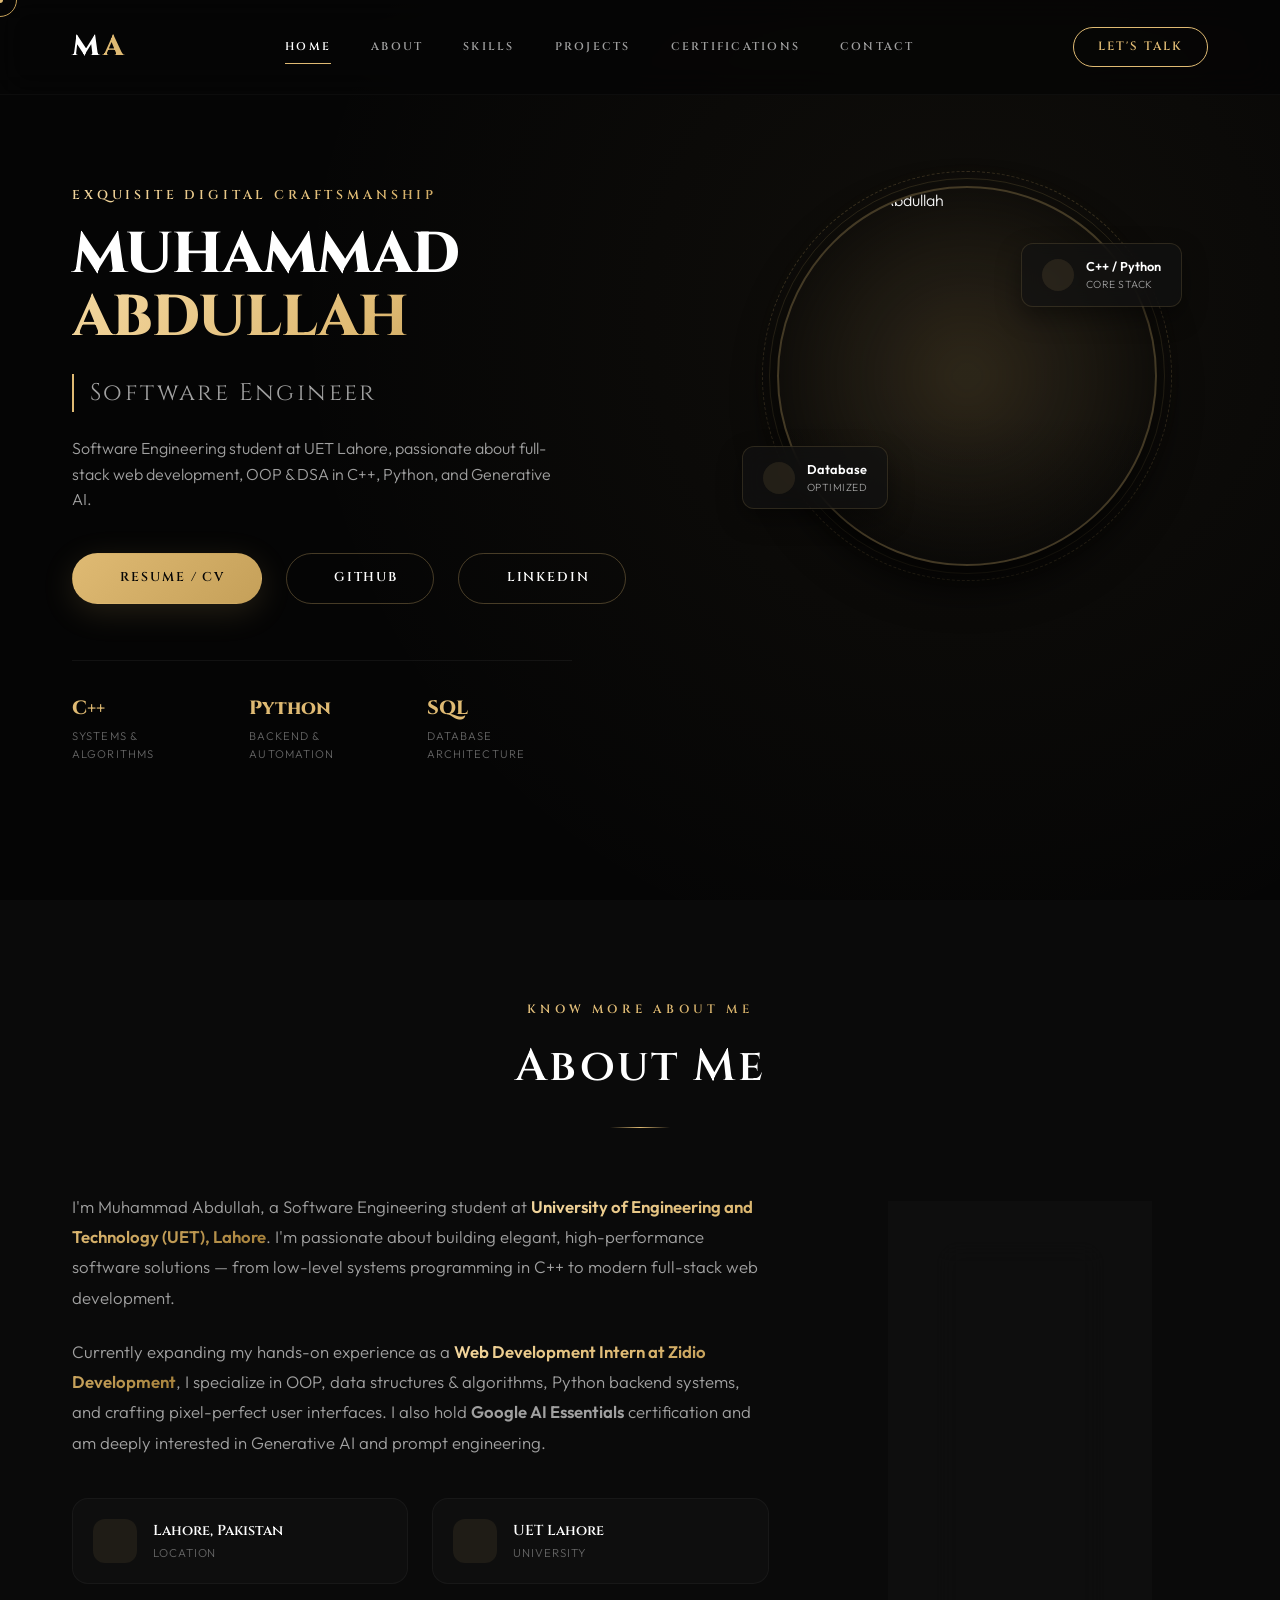
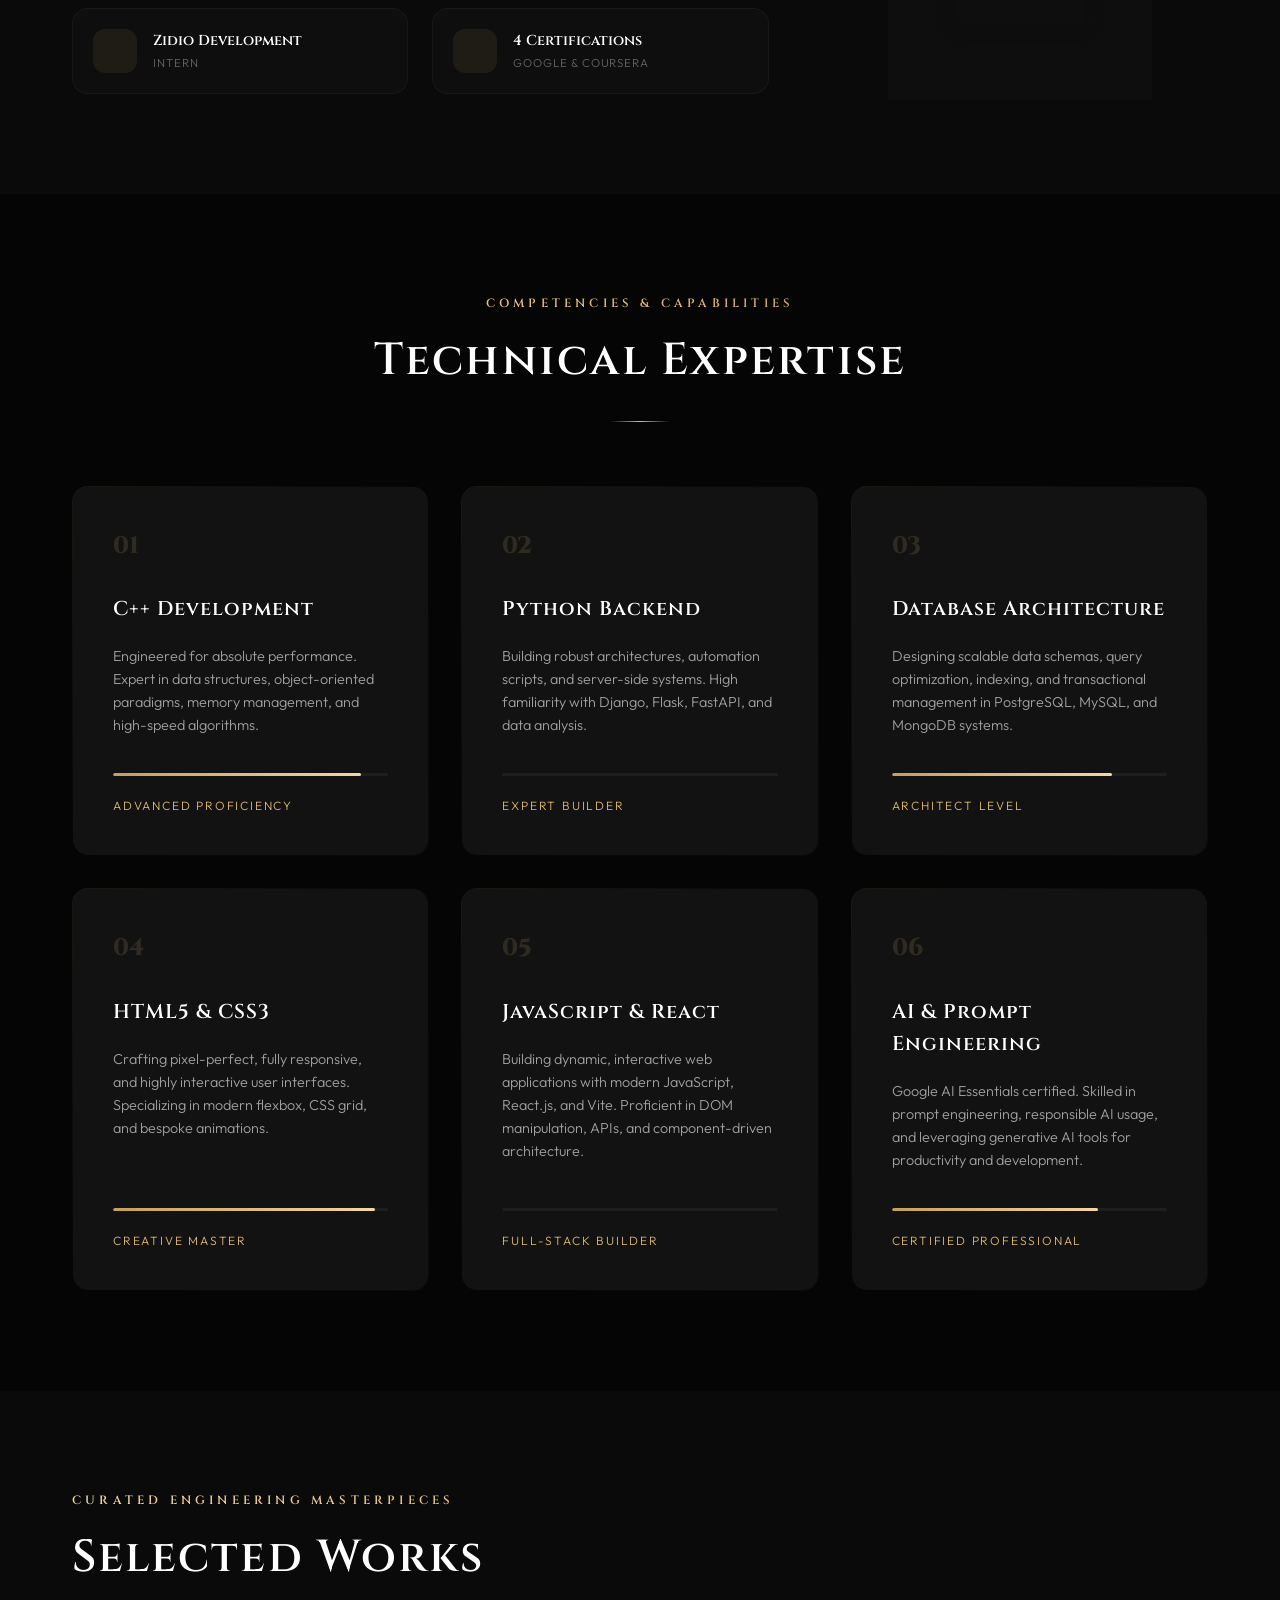
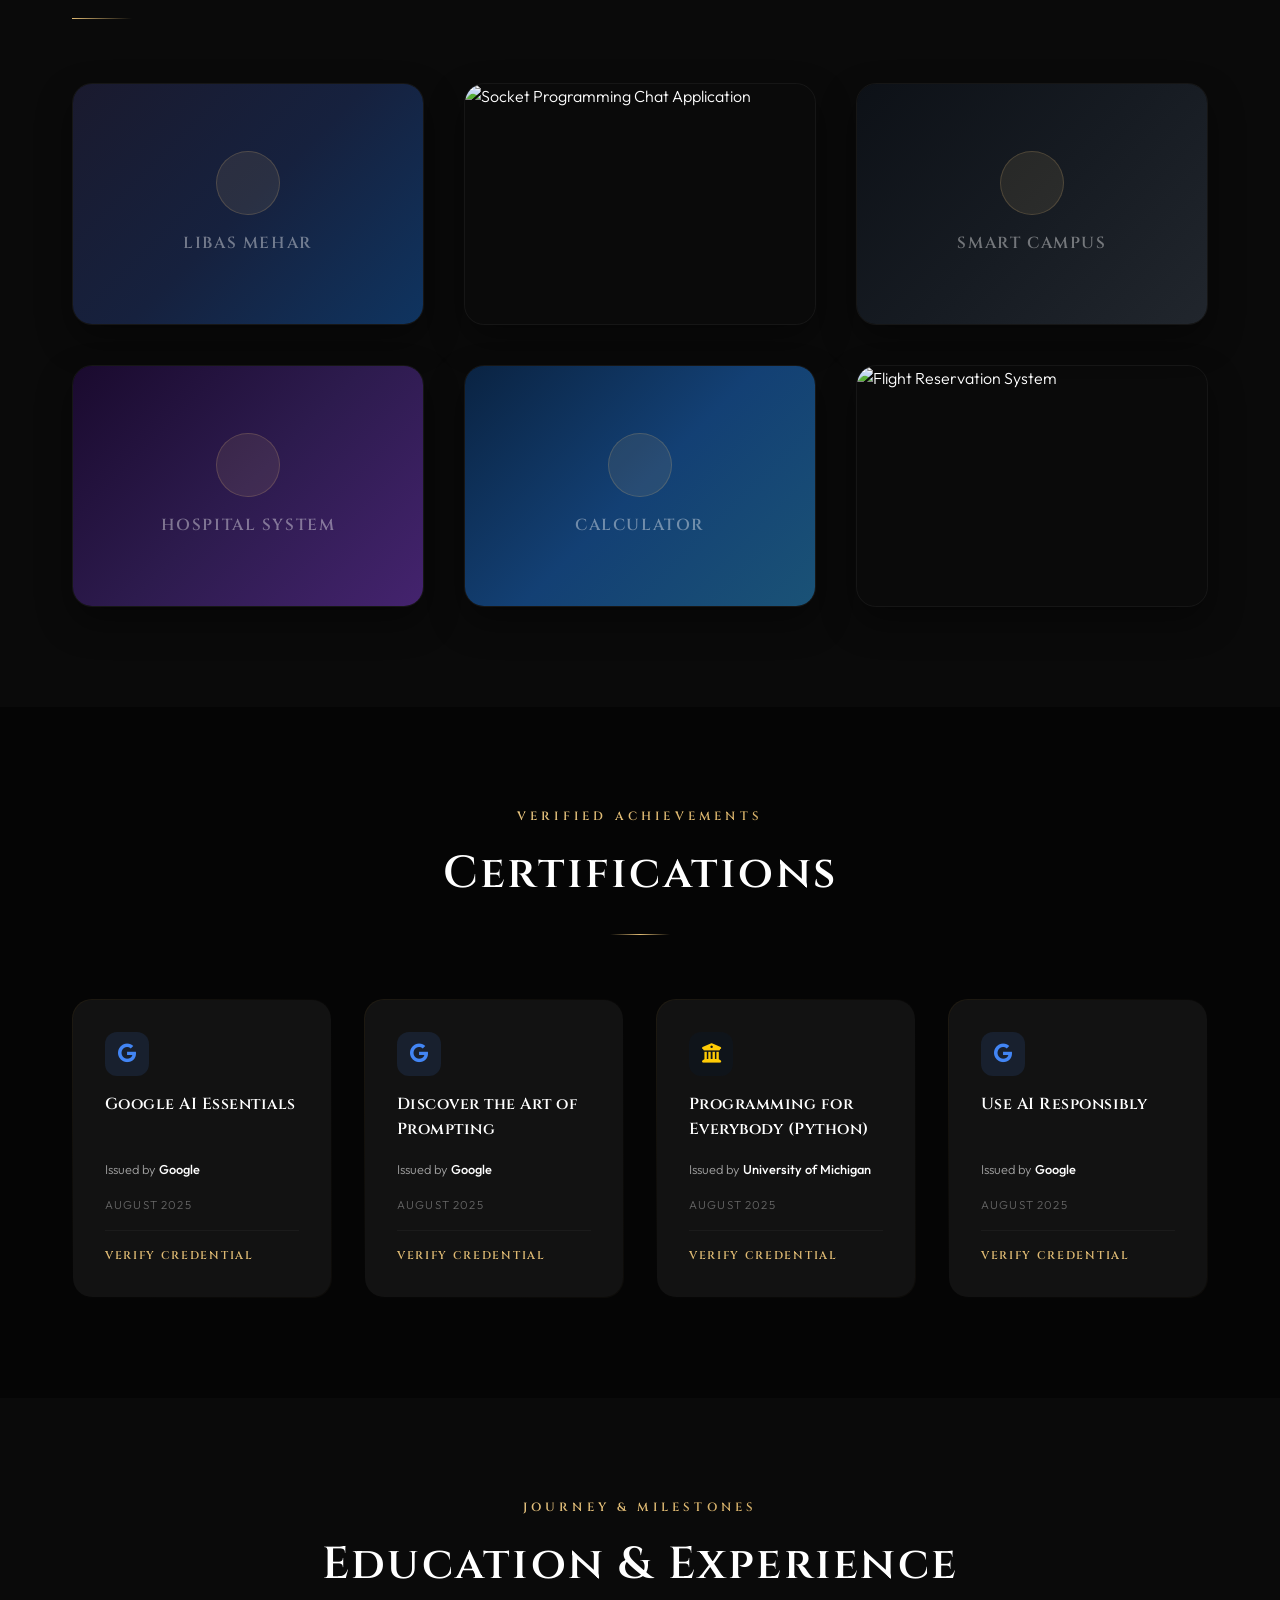
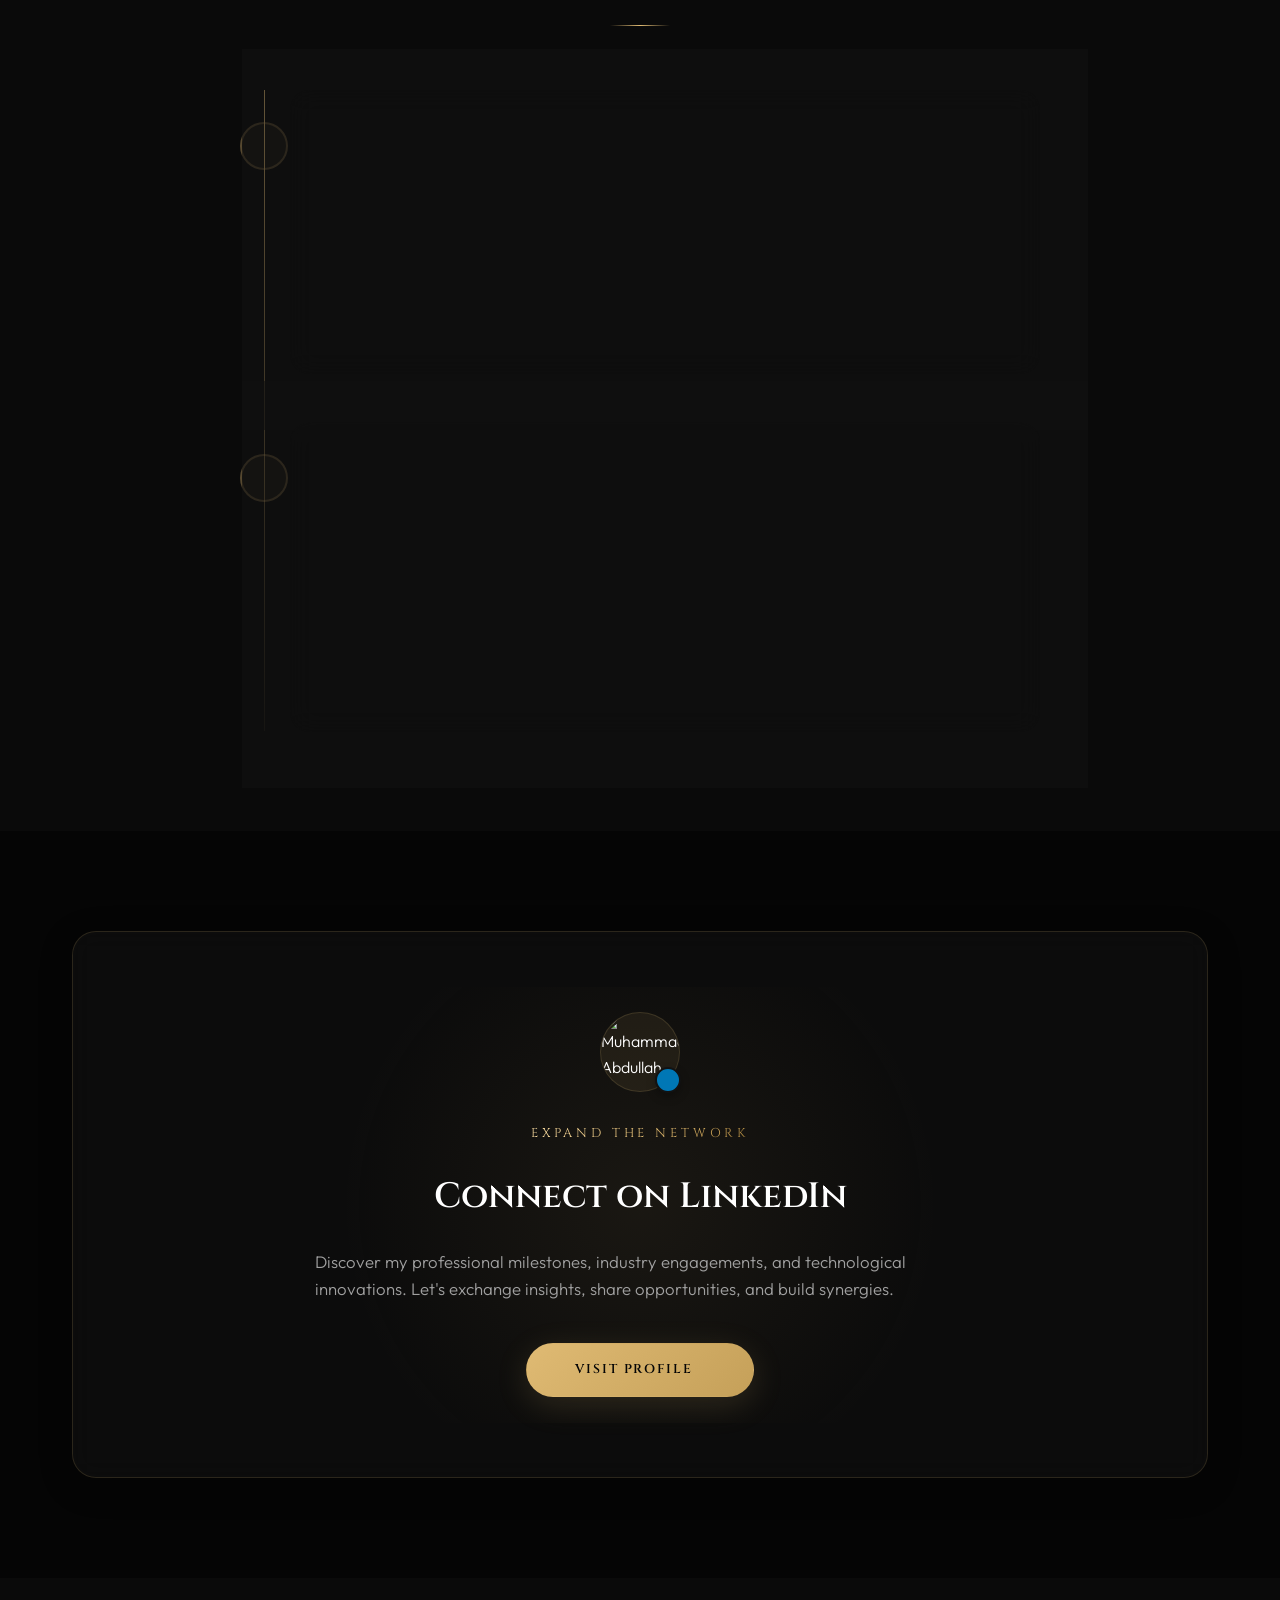
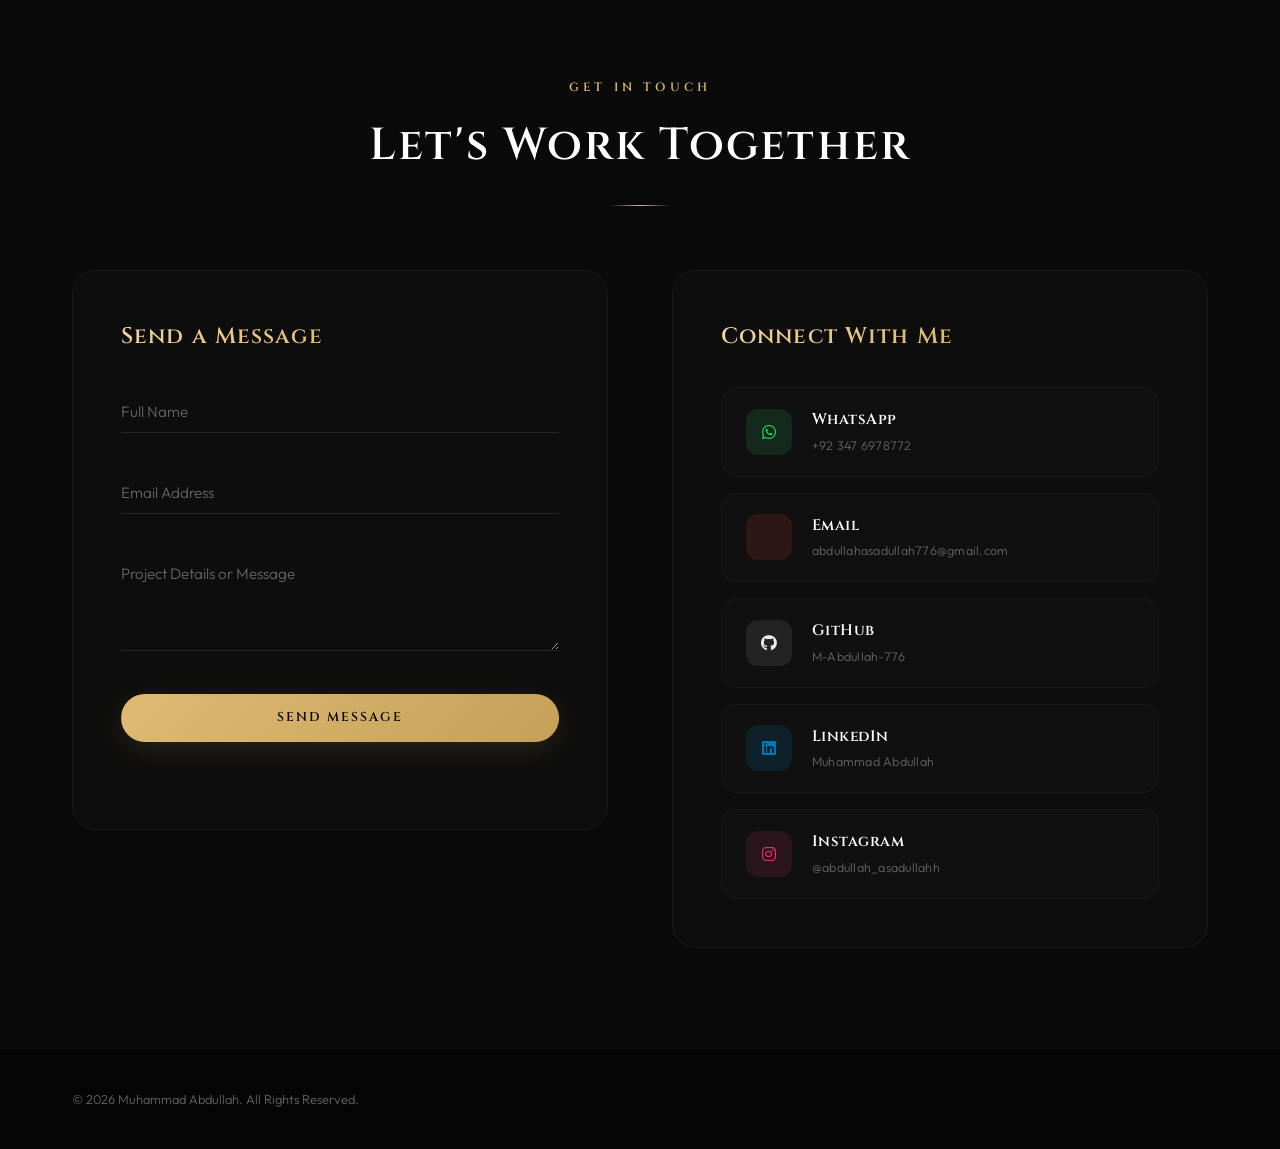
==== index.html @ d30697c7 "Upgrade portfolio: add GitHub projects, certifications, education, experience & printable/downloadab" ====
<!DOCTYPE html>
<html lang="en">

<head>
    <meta charset="UTF-8">
    <meta name="viewport" content="width=device-width, initial-scale=1.0">
    <meta name="description"
        content="Muhammad Abdullah - Software Engineer Portfolio. Specializing in C++, Python, JavaScript, Web Development, and Database Systems. UET Lahore | Google AI Certified.">
    <meta name="keywords"
        content="Muhammad Abdullah, Software Engineer, Portfolio, C++, Python, JavaScript, Database, HTML, CSS, Web Developer, UET Lahore">
    <meta name="author" content="Muhammad Abdullah">
    <title>Muhammad Abdullah | Software Engineer</title>

    <!-- Premium Fonts -->
    <link rel="preconnect" href="https://fonts.googleapis.com">
    <link rel="preconnect" href="https://fonts.gstatic.com" crossorigin>
    <link rel="stylesheet" href="https://cdnjs.cloudflare.com/ajax/libs/font-awesome/6.5.0/css/all.min.css">
    <link
        href="https://fonts.googleapis.com/css2?family=Cinzel:wght@400;600;800&family=Outfit:wght@200;300;400;600;800&display=swap"
        rel="stylesheet">

    <!-- Lucide Icons -->
    <script src="https://unpkg.com/lucide@latest"></script>


    <!-- Style Sheet -->
    <link rel="stylesheet" href="Style.css">
</head>

<body>

    <!-- Custom Luxury Cursor -->
    <div class="custom-cursor-dot" id="cursor-dot"></div>
    <div class="custom-cursor-outline" id="cursor-outline"></div>

    <!-- Preloader -->
    <div class="preloader" id="preloader">
        <div class="preloader-content">
            <span class="logo-text">MA</span>
            <div class="preloader-bar">
                <div class="preloader-progress" id="preloader-progress"></div>
            </div>
            <span class="loading-label">Loading Craft...</span>
        </div>
    </div>

    <!-- Navigation Header -->
    <header class="header">
        <div class="nav-container">
            <a href="#hero" class="logo">
                <span class="logo-m">M</span><span class="logo-a">A</span>
            </a>
            <nav class="nav-menu" id="nav-menu">
                <a href="#hero" class="nav-link active">Home</a>
                <a href="#about" class="nav-link">About</a>
                <a href="#skills" class="nav-link">Skills</a>
                <a href="#projects" class="nav-link">Projects</a>
                <a href="#certifications" class="nav-link">Certifications</a>
                <a href="#contact" class="nav-link">Contact</a>
            </nav>
            <div class="nav-cta">
                <a href="https://wa.me/923476978772" target="_blank" class="btn btn-nav btn-hover-effect">
                    <span>Let's Talk</span>
                </a>
            </div>
            <button class="menu-toggle" id="menu-toggle" aria-label="Toggle Navigation Menu">
                <span class="menu-bar"></span>
                <span class="menu-bar"></span>
                <span class="menu-bar"></span>
            </button>
        </div>
    </header>

    <!-- Hero Section -->
    <section id="hero" class="hero-section">
        <div class="container hero-container">
            <!-- Left Side: Introduction Text -->
            <div class="hero-left fade-in-up">
                <span class="hero-subtitle gold-gradient-text">Exquisite Digital Craftsmanship</span>
                <h1 class="hero-title">
                    <span class="line-1">MUHAMMAD</span>
                    <span class="line-2 gold-gradient-text">ABDULLAH</span>
                </h1>
                <p class="hero-tagline">Software Engineer</p>
                <p class="hero-desc">
                    Software Engineering student at UET Lahore, passionate about full-stack web development, 
                    OOP & DSA in C++, Python, and Generative AI.
                </p>
                <div class="hero-buttons">
                    <a href="resume.html" class="btn btn-primary btn-hover-effect">
                        <i data-lucide="file-text"></i>
                        <span>Resume / CV</span>
                    </a>
                    <a href="https://github.com/M-Abdullah-776" target="_blank"
                        class="btn btn-secondary btn-hover-effect">
                        <i data-lucide="github"></i>
                        <span>GitHub</span>
                    </a>
                    <a href="https://www.linkedin.com/in/m-abdullah-a239643bb" target="_blank"
                        class="btn btn-secondary btn-hover-effect">
                        <i data-lucide="linkedin"></i>
                        <span>LinkedIn</span>
                    </a>
                </div>

                <!-- Micro metrics -->
                <div class="hero-metrics">
                    <div class="metric-item">
                        <span class="metric-number">C++</span>
                        <span class="metric-label">Systems & Algorithms</span>
                    </div>
                    <div class="metric-item">
                        <span class="metric-number">Python</span>
                        <span class="metric-label">Backend & Automation</span>
                    </div>
                    <div class="metric-item">
                        <span class="metric-number">SQL</span>
                        <span class="metric-label">Database Architecture</span>
                    </div>
                </div>
            </div>

            <!-- Right Side: Round Shape Picture -->
            <div class="hero-right fade-in">
                <div class="image-wrapper">
                    <div class="image-bg-glow"></div>
                    <div class="image-ring-outer"></div>
                    <div class="image-ring-inner"></div>
                    <div class="profile-image-container">
                        <img src="profile1.jpeg" alt="Muhammad Abdullah" class="profile-img">
                    </div>
                    <!-- Glassmorphic floating badges -->
                    <div class="floating-badge badge-top-right bounce-slow">
                        <div class="badge-icon"><i data-lucide="cpu"></i></div>
                        <div class="badge-text">
                            <h4>C++ / Python</h4>
                            <p>Core Stack</p>
                        </div>
                    </div>
                    <div class="floating-badge badge-bottom-left bounce-slow-delay">
                        <div class="badge-icon"><i data-lucide="database"></i></div>
                        <div class="badge-text">
                            <h4>Database</h4>
                            <p>Optimized</p>
                        </div>
                    </div>
                </div>
            </div>
        </div>
    </section>

    <!-- About Me Section -->
    <section id="about" class="about-section">
        <div class="container">
            <div class="section-header text-center">
                <span class="section-subtitle gold-gradient-text">Know More About Me</span>
                <h2 class="section-title">About Me</h2>
                <div class="title-divider"></div>
            </div>

            <div class="about-grid">
                <div class="about-text-wrapper">
                    <p class="about-text">
                        I'm Muhammad Abdullah, a Software Engineering student at 
                        <strong class="gold-gradient-text">University of Engineering and Technology (UET), Lahore</strong>. 
                        I'm passionate about building elegant, high-performance software solutions — from low-level 
                        systems programming in C++ to modern full-stack web development.
                    </p>
                    <p class="about-text">
                        Currently expanding my hands-on experience as a <strong class="gold-gradient-text">Web Development Intern at Zidio Development</strong>, 
                        I specialize in OOP, data structures & algorithms, Python backend systems, and crafting 
                        pixel-perfect user interfaces. I also hold <strong>Google AI Essentials</strong> certification 
                        and am deeply interested in Generative AI and prompt engineering.
                    </p>

                    <div class="about-stats">
                        <div class="about-stat-item">
                            <div class="about-stat-icon"><i data-lucide="map-pin"></i></div>
                            <div class="about-stat-info">
                                <span class="about-stat-value">Lahore, Pakistan</span>
                                <span class="about-stat-label">Location</span>
                            </div>
                        </div>
                        <div class="about-stat-item">
                            <div class="about-stat-icon"><i data-lucide="graduation-cap"></i></div>
                            <div class="about-stat-info">
                                <span class="about-stat-value">UET Lahore</span>
                                <span class="about-stat-label">University</span>
                            </div>
                        </div>
                        <div class="about-stat-item">
                            <div class="about-stat-icon"><i data-lucide="briefcase"></i></div>
                            <div class="about-stat-info">
                                <span class="about-stat-value">Zidio Development</span>
                                <span class="about-stat-label">Intern</span>
                            </div>
                        </div>
                        <div class="about-stat-item">
                            <div class="about-stat-icon"><i data-lucide="award"></i></div>
                            <div class="about-stat-info">
                                <span class="about-stat-value">4 Certifications</span>
                                <span class="about-stat-label">Google & Coursera</span>
                            </div>
                        </div>
                    </div>
                </div>

                <div class="about-image-wrapper">
                    <div class="about-image-card glass-panel">
                        <img src="profile4.jpg" alt="Muhammad Abdullah" class="about-img">
                        <div class="about-image-overlay">
                            <span class="about-image-tag gold-gradient-text">Software Engineer</span>
                        </div>
                    </div>
                </div>
            </div>
        </div>
    </section>

    <!-- Skills Section -->
    <section id="skills" class="skills-section">
        <div class="container">
            <div class="section-header text-center">
                <span class="section-subtitle gold-gradient-text">Competencies & Capabilities</span>
                <h2 class="section-title">Technical Expertise</h2>
                <div class="title-divider"></div>
            </div>

            <div class="skills-grid">
                <!-- Skill Card: C++ -->
                <div class="skill-card hover-reveal-trigger">
                    <div class="skill-card-inner">
                        <div class="skill-icon-wrap">
                            <span class="skill-number">01</span>
                            <i data-lucide="terminal" class="skill-icon"></i>
                        </div>
                        <h3>C++ Development</h3>
                        <p class="skill-desc">Engineered for absolute performance. Expert in data structures,
                            object-oriented paradigms, memory management, and high-speed algorithms.</p>
                        <div class="skill-progress-bar">
                            <div class="skill-progress" style="width: 90%;"></div>
                        </div>
                        <span class="skill-percentage">Advanced Proficiency</span>
                    </div>
                </div>

                <!-- Skill Card: Python -->
                <div class="skill-card hover-reveal-trigger">
                    <div class="skill-card-inner">
                        <div class="skill-icon-wrap">
                            <span class="skill-number">02</span>
                            <i data-lucide="code-2" class="skill-icon"></i>
                        </div>
                        <h3>Python Backend</h3>
                        <p class="skill-desc">Building robust architectures, automation scripts, and server-side
                            systems. High familiarity with Django, Flask, FastAPI, and data analysis.</p>
                        <div class="skill-progress-bar">
                            <div class="skill-progress" style="width: 85%;"></div>
                        </div>
                        <span class="skill-percentage">Expert Builder</span>
                    </div>
                </div>

                <!-- Skill Card: Database -->
                <div class="skill-card hover-reveal-trigger">
                    <div class="skill-card-inner">
                        <div class="skill-icon-wrap">
                            <span class="skill-number">03</span>
                            <i data-lucide="database" class="skill-icon"></i>
                        </div>
                        <h3>Database Architecture</h3>
                        <p class="skill-desc">Designing scalable data schemas, query optimization, indexing, and
                            transactional management in PostgreSQL, MySQL, and MongoDB systems.</p>
                        <div class="skill-progress-bar">
                            <div class="skill-progress" style="width: 80%;"></div>
                        </div>
                        <span class="skill-percentage">Architect Level</span>
                    </div>
                </div>

                <!-- Skill Card: HTML & CSS -->
                <div class="skill-card hover-reveal-trigger">
                    <div class="skill-card-inner">
                        <div class="skill-icon-wrap">
                            <span class="skill-number">04</span>
                            <i data-lucide="layout" class="skill-icon"></i>
                        </div>
                        <h3>HTML5 & CSS3</h3>
                        <p class="skill-desc">Crafting pixel-perfect, fully responsive, and highly interactive user
                            interfaces. Specializing in modern flexbox, CSS grid, and bespoke animations.</p>
                        <div class="skill-progress-bar">
                            <div class="skill-progress" style="width: 95%;"></div>
                        </div>
                        <span class="skill-percentage">Creative Master</span>
                    </div>
                </div>

                <!-- Skill Card: JavaScript -->
                <div class="skill-card hover-reveal-trigger">
                    <div class="skill-card-inner">
                        <div class="skill-icon-wrap">
                            <span class="skill-number">05</span>
                            <i data-lucide="braces" class="skill-icon"></i>
                        </div>
                        <h3>JavaScript & React</h3>
                        <p class="skill-desc">Building dynamic, interactive web applications with modern JavaScript, 
                            React.js, and Vite. Proficient in DOM manipulation, APIs, and component-driven architecture.</p>
                        <div class="skill-progress-bar">
                            <div class="skill-progress" style="width: 80%;"></div>
                        </div>
                        <span class="skill-percentage">Full-Stack Builder</span>
                    </div>
                </div>

                <!-- Skill Card: AI & Prompt Engineering -->
                <div class="skill-card hover-reveal-trigger">
                    <div class="skill-card-inner">
                        <div class="skill-icon-wrap">
                            <span class="skill-number">06</span>
                            <i data-lucide="sparkles" class="skill-icon"></i>
                        </div>
                        <h3>AI & Prompt Engineering</h3>
                        <p class="skill-desc">Google AI Essentials certified. Skilled in prompt engineering, 
                            responsible AI usage, and leveraging generative AI tools for productivity and development.</p>
                        <div class="skill-progress-bar">
                            <div class="skill-progress" style="width: 75%;"></div>
                        </div>
                        <span class="skill-percentage">Certified Professional</span>
                    </div>
                </div>
            </div>
        </div>
    </section>

    <!-- Projects Section -->
    <section id="projects" class="projects-section">
        <div class="container">
            <div class="section-header">
                <span class="section-subtitle gold-gradient-text">Curated Engineering Masterpieces</span>
                <h2 class="section-title">Selected Works</h2>
                <div class="title-divider"></div>
            </div>

            <div class="projects-grid">
                <!-- Project 1: Libas Mehar (Anwar Clothing) -->
                <div class="project-card" id="project-libas-mehar">
                    <div class="project-image-container">
                        <div class="project-placeholder-bg" style="background: linear-gradient(135deg, #1a1a2e 0%, #16213e 50%, #0f3460 100%);">
                            <div class="project-placeholder-icon"><i data-lucide="shopping-bag"></i></div>
                            <span class="project-placeholder-label">Libas Mehar</span>
                        </div>
                        <div class="project-overlay">
                            <div class="project-tech-tags">
                                <span>JavaScript</span>
                                <span>React</span>
                                <span>Vite</span>
                            </div>
                            <h3 class="project-title">Libas Mehar — E-Commerce</h3>
                            <p class="project-desc">A premium luxury clothing e-commerce platform (Anwar Clothing) 
                                built with React & Vite. Features elegant product showcases, responsive design, 
                                and a refined shopping experience deployed on Vercel.</p>
                            <div class="project-links">
                                <a href="https://libas-mehar.vercel.app/" target="_blank" class="project-link btn btn-primary btn-hover-effect">
                                    <i data-lucide="external-link"></i>
                                    <span>Live Demo</span>
                                </a>
                                <a href="https://github.com/M-Abdullah-776/Libas-Mehar" target="_blank" class="project-link btn btn-secondary btn-hover-effect">
                                    <i data-lucide="github"></i>
                                    <span>Source Code</span>
                                </a>
                            </div>
                        </div>
                    </div>
                </div>

                <!-- Project 2: Chat Application (Socket Programming) -->
                <div class="project-card" id="project-socket-chat">
                    <div class="project-image-container">
                        <img src="profile2.png" alt="Socket Programming Chat Application" class="project-img">
                        <div class="project-overlay">
                            <div class="project-tech-tags">
                                <span>Python</span>
                                <span>Socket</span>
                                <span>Networking</span>
                            </div>
                            <h3 class="project-title">Chat Application</h3>
                            <p class="project-desc">A real-time chat application built with Python socket programming. 
                                Features client-server architecture, live messaging, connection tracking, 
                                and multi-client support for network communication.</p>
                            <div class="project-links">
                                <a href="https://github.com/M-Abdullah-776/Chat-application-using-python-socket-programing-" target="_blank" class="project-link btn btn-primary btn-hover-effect">
                                    <i data-lucide="github"></i>
                                    <span>View Repository</span>
                                </a>
                            </div>
                        </div>
                    </div>
                </div>

                <!-- Project 3: Smart Campus Management System -->
                <div class="project-card" id="project-smart-campus">
                    <div class="project-image-container">
                        <div class="project-placeholder-bg" style="background: linear-gradient(135deg, #0d1117 0%, #161b22 50%, #21262d 100%);">
                            <div class="project-placeholder-icon"><i data-lucide="school"></i></div>
                            <span class="project-placeholder-label">Smart Campus</span>
                        </div>
                        <div class="project-overlay">
                            <div class="project-tech-tags">
                                <span>C++</span>
                                <span>DSA</span>
                                <span>Algorithms</span>
                            </div>
                            <h3 class="project-title">Smart Campus Management</h3>
                            <p class="project-desc">A comprehensive campus management system built in C++ 
                                using advanced data structures and algorithms. Features student management, 
                                course registration, resource allocation, and optimized search operations.</p>
                            <div class="project-links">
                                <a href="https://github.com/M-Abdullah-776/smart-campus-management-system-based-upon-DSA-concepts-" target="_blank" class="project-link btn btn-primary btn-hover-effect">
                                    <i data-lucide="github"></i>
                                    <span>View Repository</span>
                                </a>
                            </div>
                        </div>
                    </div>
                </div>

                <!-- Project 4: Hospital Management System -->
                <div class="project-card" id="project-hospital">
                    <div class="project-image-container">
                        <div class="project-placeholder-bg" style="background: linear-gradient(135deg, #1a0a2e 0%, #2d1b4e 50%, #44236e 100%);">
                            <div class="project-placeholder-icon"><i data-lucide="heart-pulse"></i></div>
                            <span class="project-placeholder-label">Hospital System</span>
                        </div>
                        <div class="project-overlay">
                            <div class="project-tech-tags">
                                <span>C++</span>
                                <span>OOP</span>
                                <span>File I/O</span>
                            </div>
                            <h3 class="project-title">Hospital Management System</h3>
                            <p class="project-desc">A feature-rich hospital management system developed in C++ 
                                with object-oriented programming concepts. Includes patient records, doctor scheduling, 
                                appointment management, and persistent file-based data storage.</p>
                            <div class="project-links">
                                <a href="https://github.com/M-Abdullah-776/Hospital-Management-system-based-upon-OOP-concepts" target="_blank" class="project-link btn btn-primary btn-hover-effect">
                                    <i data-lucide="github"></i>
                                    <span>View Repository</span>
                                </a>
                            </div>
                        </div>
                    </div>
                </div>

                <!-- Project 5: Calculator -->
                <div class="project-card" id="project-calculator">
                    <div class="project-image-container">
                        <div class="project-placeholder-bg" style="background: linear-gradient(135deg, #0a2342 0%, #134074 50%, #1a5276 100%);">
                            <div class="project-placeholder-icon"><i data-lucide="calculator"></i></div>
                            <span class="project-placeholder-label">Calculator</span>
                        </div>
                        <div class="project-overlay">
                            <div class="project-tech-tags">
                                <span>HTML</span>
                                <span>CSS</span>
                                <span>JavaScript</span>
                            </div>
                            <h3 class="project-title">Web Calculator</h3>
                            <p class="project-desc">A sleek, modern web calculator built with HTML, CSS, and JavaScript. 
                                Features a clean UI, responsive design, and smooth animations for an enhanced 
                                user experience.</p>
                            <div class="project-links">
                                <a href="https://github.com/M-Abdullah-776/Calculator" target="_blank" class="project-link btn btn-primary btn-hover-effect">
                                    <i data-lucide="github"></i>
                                    <span>View Repository</span>
                                </a>
                            </div>
                        </div>
                    </div>
                </div>

                <!-- Project 6: Flight Reservation System -->
                <div class="project-card" id="project-flight">
                    <div class="project-image-container">
                        <img src="profile3.png" alt="Flight Reservation System" class="project-img">
                        <div class="project-overlay">
                            <div class="project-tech-tags">
                                <span>C++</span>
                                <span>Algorithms</span>
                                <span>SQL</span>
                            </div>
                            <h3 class="project-title">Flight Reservation System</h3>
                            <p class="project-desc">A modern Flight Reservation Management System developed in C++ with
                                efficient database integration for secure booking, passenger management, ticket
                                scheduling, and real-time flight tracking.</p>
                            <div class="project-links">
                                <a href="https://github.com/M-Abdullah-776/DSA-PROJECT" target="_blank" class="project-link btn btn-primary btn-hover-effect">
                                    <i data-lucide="github"></i>
                                    <span>View Repository</span>
                                </a>
                            </div>
                        </div>
                    </div>
                </div>
            </div>
        </div>
    </section>

    <!-- Certifications Section -->
    <section id="certifications" class="certifications-section">
        <div class="container">
            <div class="section-header text-center">
                <span class="section-subtitle gold-gradient-text">Verified Achievements</span>
                <h2 class="section-title">Certifications</h2>
                <div class="title-divider"></div>
            </div>

            <div class="certifications-grid">
                <!-- Cert 1: Google AI Essentials -->
                <a href="https://coursera.org/share/984d8a9144596d17c4500b7e97eca60d" target="_blank" class="cert-card" id="cert-google-ai">
                    <div class="cert-card-inner">
                        <div class="cert-badge-row">
                            <div class="cert-issuer-logo google-logo">
                                <i class="fa-brands fa-google"></i>
                            </div>
                            <div class="cert-badge-icon"><i data-lucide="badge-check"></i></div>
                        </div>
                        <h3 class="cert-title">Google AI Essentials</h3>
                        <p class="cert-issuer">Issued by <strong>Google</strong></p>
                        <p class="cert-date">August 2025</p>
                        <div class="cert-verify">
                            <span>Verify Credential</span>
                            <i data-lucide="arrow-up-right"></i>
                        </div>
                    </div>
                </a>

                <!-- Cert 2: Discover the Art of Prompting -->
                <a href="https://coursera.org/verify/T3NQ7A0HVGUU" target="_blank" class="cert-card" id="cert-prompting">
                    <div class="cert-card-inner">
                        <div class="cert-badge-row">
                            <div class="cert-issuer-logo google-logo">
                                <i class="fa-brands fa-google"></i>
                            </div>
                            <div class="cert-badge-icon"><i data-lucide="badge-check"></i></div>
                        </div>
                        <h3 class="cert-title">Discover the Art of Prompting</h3>
                        <p class="cert-issuer">Issued by <strong>Google</strong></p>
                        <p class="cert-date">August 2025</p>
                        <div class="cert-verify">
                            <span>Verify Credential</span>
                            <i data-lucide="arrow-up-right"></i>
                        </div>
                    </div>
                </a>

                <!-- Cert 3: Programming for Everybody (Python) -->
                <a href="https://coursera.org/share/feda89c44aff2de6b66114f8784d7cdf" target="_blank" class="cert-card" id="cert-python">
                    <div class="cert-card-inner">
                        <div class="cert-badge-row">
                            <div class="cert-issuer-logo umich-logo">
                                <i class="fa-solid fa-university"></i>
                            </div>
                            <div class="cert-badge-icon"><i data-lucide="badge-check"></i></div>
                        </div>
                        <h3 class="cert-title">Programming for Everybody (Python)</h3>
                        <p class="cert-issuer">Issued by <strong>University of Michigan</strong></p>
                        <p class="cert-date">August 2025</p>
                        <div class="cert-verify">
                            <span>Verify Credential</span>
                            <i data-lucide="arrow-up-right"></i>
                        </div>
                    </div>
                </a>

                <!-- Cert 4: Use AI Responsibly -->
                <a href="https://coursera.org/verify/2VPQXFL2WWJJ" target="_blank" class="cert-card" id="cert-ai-responsible">
                    <div class="cert-card-inner">
                        <div class="cert-badge-row">
                            <div class="cert-issuer-logo google-logo">
                                <i class="fa-brands fa-google"></i>
                            </div>
                            <div class="cert-badge-icon"><i data-lucide="badge-check"></i></div>
                        </div>
                        <h3 class="cert-title">Use AI Responsibly</h3>
                        <p class="cert-issuer">Issued by <strong>Google</strong></p>
                        <p class="cert-date">August 2025</p>
                        <div class="cert-verify">
                            <span>Verify Credential</span>
                            <i data-lucide="arrow-up-right"></i>
                        </div>
                    </div>
                </a>
            </div>
        </div>
    </section>

    <!-- Education & Experience Section -->
    <section id="education" class="education-section">
        <div class="container">
            <div class="section-header text-center">
                <span class="section-subtitle gold-gradient-text">Journey & Milestones</span>
                <h2 class="section-title">Education & Experience</h2>
                <div class="title-divider"></div>
            </div>

            <div class="timeline">
                <!-- Education -->
                <div class="timeline-item">
                    <div class="timeline-marker">
                        <div class="timeline-dot"><i data-lucide="graduation-cap"></i></div>
                    </div>
                    <div class="timeline-content glass-panel">
                        <span class="timeline-tag gold-gradient-text">Education</span>
                        <h3 class="timeline-title">Software Engineering</h3>
                        <h4 class="timeline-subtitle">University of Engineering & Technology, Lahore</h4>
                        <p class="timeline-date">2025 — Present</p>
                        <p class="timeline-desc">Pursuing a degree in Software Engineering with focus on 
                            Data Structures & Algorithms, Object-Oriented Programming, Database Systems, 
                            and Web Development technologies.</p>
                    </div>
                </div>

                <!-- Experience -->
                <div class="timeline-item">
                    <div class="timeline-marker">
                        <div class="timeline-dot"><i data-lucide="briefcase"></i></div>
                    </div>
                    <div class="timeline-content glass-panel">
                        <span class="timeline-tag gold-gradient-text">Experience</span>
                        <h3 class="timeline-title">Web Development Intern</h3>
                        <h4 class="timeline-subtitle">Zidio Development — Remote</h4>
                        <p class="timeline-date">2025</p>
                        <p class="timeline-desc">Gained hands-on experience in web development, 
                            building responsive frontend interfaces, collaborating with development teams, 
                            and implementing modern web technologies in real-world projects.</p>
                    </div>
                </div>
            </div>
        </div>
    </section>

    <!-- LinkedIn & Connection Highlight Page Section -->
    <section id="connect" class="connect-section">
        <div class="container">
            <div class="connect-card glass-panel">
                <div class="connect-glow"></div>
                <div class="connect-content text-center">
                    <div class="connect-icon-circle">
                        <img src="profile4.jpg" alt="Muhammad Abdullah" class="connect-profile-img">
                        <span class="connect-mini-badge"><i data-lucide="linkedin"></i></span>
                    </div>
                    <span class="connect-tag gold-gradient-text">Expand the Network</span>
                    <h2 class="connect-heading">Connect on LinkedIn</h2>
                    <p class="connect-text">
                        Discover my professional milestones, industry engagements, and technological innovations. Let's
                        exchange insights, share opportunities, and build synergies.
                    </p>
                    <a href="https://www.linkedin.com/in/m-abdullah-a239643bb" target="_blank"
                        class="btn btn-primary btn-hover-effect linkedin-cta-btn">
                        <span>Visit Profile</span>
                        <i data-lucide="arrow-up-right"></i>
                    </a>
                </div>
            </div>
        </div>
    </section>

    <!-- Contact Section -->
    <section id="contact" class="contact-section">
        <div class="container">
            <div class="section-header text-center">
                <span class="section-subtitle gold-gradient-text">Get In Touch</span>
                <h2 class="section-title">Let's Work Together</h2>
                <div class="title-divider"></div>
            </div>
            <div class="contact-grid">
                <!-- Left Side: Contact Form -->
                <div class="contact-form-wrapper">
                   
                    <h3 class="contact-form-title gold-gradient-text">Send a Message</h3>
                    <form id="contact-form" class="contact-form">

    <div class="form-group">
        <input type="text" id="name" name="name" required placeholder=" " class="form-input">
        <label for="name" class="form-label">Full Name</label>
        <span class="form-underline"></span>
    </div>

    <div class="form-group">
        <input type="email" id="email" name="email" required placeholder=" " class="form-input">
        <label for="email" class="form-label">Email Address</label>
        <span class="form-underline"></span>
    </div>

    <div class="form-group">
        <textarea id="message" name="message" required placeholder=" " class="form-input" rows="4"></textarea>
        <label for="message" class="form-label">Project Details or Message</label>
        <span class="form-underline"></span>
    </div>

    <button type="submit" class="btn btn-primary btn-block btn-hover-effect">
        <span id="btn-text">Send Message</span>
    </button>

    <p id="form-feedback" class="form-feedback"></p>

</form>
                </div>

                <!-- Right Side: Social Links -->
                <div class="contact-socials-wrapper">
                    <h3 class="contact-form-title gold-gradient-text">Connect With Me</h3>
                    <div class="social-links-list">
                           <a href="https://wa.me/923476978772" target="_blank" class="social-link-card">
                            <div class="social-link-icon whatsapp-icon">
                                <i class="fa-brands fa-whatsapp"></i>
                            </div>
                            <div class="social-link-info">
                                <span class="social-link-name">WhatsApp</span>
                                <span class="social-link-handle">+92 347 6978772</span>
                            </div>
                            <i data-lucide="arrow-up-right" class="social-link-arrow"></i>
                        </a>
                        <a href="mailto:abdullahasadullah776@gmail.com" class="social-link-card">
                            <div class="social-link-icon email-icon">
                                <i data-lucide="mail"></i>
                            </div>
                            <div class="social-link-info">
                                <span class="social-link-name">Email</span>
                                <span class="social-link-handle">abdullahasadullah776@gmail.com</span>
                            </div>
                            <i data-lucide="arrow-up-right" class="social-link-arrow"></i>
                        </a>
                        <a href="https://github.com/M-Abdullah-776" target="_blank" class="social-link-card">
                            <div class="social-link-icon github-icon">
                               <i class="fa-brands fa-github"></i>
                            </div>
                            <div class="social-link-info">
                                <span class="social-link-name">GitHub</span>
                                <span class="social-link-handle">M-Abdullah-776</span>
                            </div>
                            <i data-lucide="arrow-up-right" class="social-link-arrow"></i>
                        </a>
                        <a href="https://www.linkedin.com/in/m-abdullah-a239643bb" target="_blank" class="social-link-card">
                            <div class="social-link-icon linkedin-icon">
                             <i class="fa-brands fa-linkedin"></i>
                            </div>
                            <div class="social-link-info">
                                <span class="social-link-name">LinkedIn</span>
                                <span class="social-link-handle">Muhammad Abdullah</span>
                            </div>
                            <i data-lucide="arrow-up-right" class="social-link-arrow"></i>
                        </a>                   
                        <a href="https://www.instagram.com/abdullah_asadullahh/" target="_blank" class="social-link-card">
                            <div class="social-link-icon instagram-icon">
                                <i class="fa-brands fa-instagram"></i>
                            </div>
                            <div class="social-link-info">
                                <span class="social-link-name">Instagram</span>
                                <span class="social-link-handle">@abdullah_asadullahh</span>
                            </div>
                            <i data-lucide="arrow-up-right" class="social-link-arrow"></i>
                        </a>
                    </div>
                </div>
            </div>
        </div>
    </section>



    <!-- Footer -->
    <footer class="footer">
        <div class="container footer-container">
            <p class="copyright">&copy; 2026 Muhammad Abdullah. All Rights Reserved.</p>
            <div class="footer-quick-contact">
                <a href="tel:+923476978772" class="footer-contact-link" aria-label="Phone">
                    <i data-lucide="phone"></i>
                </a>
                <a href="mailto:abdullahasadullah776@gmail.com" class="footer-contact-link" aria-label="Email">
                    <i data-lucide="mail"></i>
                </a>
            </div>
        </div>
    </footer>

    <!-- Custom Scripts -->
    <script src="script.js"></script>
</body>

</html>
---- Style.css ----
:root {
    /* Color Palette */
    --color-bg-darker: #050505;
    --color-bg-dark: #0a0a0a;
    --color-bg-card: #121212;
    --color-bg-card-hover: #191919;
    
    /* Luxury Gold Palette (Champagne / Bronze) */
    --color-gold-light: #f3d79f;
    --color-gold: #dfba73;
    --color-gold-dark: #c5a059;
    --color-gold-deep: #a5803a;
    
    /* Text Colors */
    --color-text-primary: #ffffff;
    --color-text-secondary: #a0a0a0;
    --color-text-muted: #666666;
    
    /* Shadows & Borders */
    --gold-glow: 0 8px 32px 0 rgba(223, 186, 115, 0.15);
    --gold-glow-large: 0 12px 48px 0 rgba(223, 186, 115, 0.25);
    --border-gold: 1px solid rgba(223, 186, 115, 0.15);
    --border-gold-hover: 1px solid rgba(223, 186, 115, 0.4);
    --glass-background: rgba(18, 18, 18, 0.6);
    --glass-border: 1px solid rgba(255, 255, 255, 0.05);

    /* Fonts */
    --font-luxury: 'Cinzel', serif;
    --font-modern: 'Outfit', sans-serif;
    
    /* Transitions */
    --transition-smooth: all 0.5s cubic-bezier(0.25, 1, 0.5, 1);
    --transition-quick: all 0.2s ease;
}

/* Custom Scrollbar */
::-webkit-scrollbar {
    width: 8px;
}
::-webkit-scrollbar-track {
    background: var(--color-bg-darker);
}
::-webkit-scrollbar-thumb {
    background: var(--color-gold-dark);
    border-radius: 4px;
}
::-webkit-scrollbar-thumb:hover {
    background: var(--color-gold-light);
}

/* Selection */
::selection {
    background: var(--color-gold);
    color: var(--color-bg-darker);
}

/* Reset & Base Styles */
* {
    margin: 0;
    padding: 0;
    box-sizing: border-box;
}

html {
    scroll-behavior: smooth;
    font-size: 16px;
    background-color: var(--color-bg-darker);
    color: var(--color-text-primary);
    overflow-x: hidden;
}

body {
    font-family: var(--font-modern);
    font-weight: 300;
    line-height: 1.6;
    background-color: var(--color-bg-darker);
    -webkit-font-smoothing: antialiased;
}

a {
    color: inherit;
    text-decoration: none;
    transition: var(--transition-quick);
}

img {
    max-width: 100%;
    height: auto;
    display: block;
}

input, textarea, button {
    font-family: inherit;
    background: none;
    border: none;
    outline: none;
}

/* Utility Containers */
.container {
    width: 100%;
    max-width: 1200px;
    margin: 0 auto;
    padding: 0 2rem;
}

/* Gradients */
.gold-gradient-text {
    background: linear-gradient(135deg, var(--color-gold-light) 0%, var(--color-gold) 50%, var(--color-gold-deep) 100%);
    -webkit-background-clip: text;
    -webkit-text-fill-color: transparent;
    background-clip: text;
}

/* Button System */
.btn {
    display: inline-flex;
    align-items: center;
    justify-content: center;
    gap: 0.75rem;
    padding: 0.9rem 2.2rem;
    font-family: var(--font-luxury);
    font-size: 0.8rem;
    font-weight: 600;
    letter-spacing: 0.15em;
    text-transform: uppercase;
    border-radius: 50px;
    cursor: pointer;
    position: relative;
    overflow: hidden;
    transition: var(--transition-smooth);
}

.btn-primary {
    background: linear-gradient(135deg, var(--color-gold) 0%, var(--color-gold-dark) 100%);
    color: var(--color-bg-darker);
    border: 1px solid transparent;
    box-shadow: var(--gold-glow);
}

.btn-secondary {
    background: transparent;
    color: var(--color-text-primary);
    border: 1px solid rgba(223, 186, 115, 0.3);
}

.btn-secondary:hover {
    border-color: var(--color-gold);
    box-shadow: var(--gold-glow);
}

.btn-block {
    width: 100%;
}

.btn-nav {
    padding: 0.6rem 1.5rem;
    font-size: 0.75rem;
    background: transparent;
    border: 1px solid var(--color-gold);
    color: var(--color-gold);
}

.btn-nav:hover {
    background: var(--color-gold);
    color: var(--color-bg-darker);
    box-shadow: var(--gold-glow);
}

/* Button Hover Ripple Background Effect */
.btn-hover-effect::after {
    content: '';
    position: absolute;
    top: 50%;
    left: 50%;
    width: 120%;
    height: 0;
    padding-bottom: 120%;
    background: rgba(255, 255, 255, 0.08);
    border-radius: 50%;
    transform: translate(-50%, -50%) scale(0);
    transition: transform 0.5s ease-out;
}

.btn-hover-effect:hover::after {
    transform: translate(-50%, -50%) scale(1.1);
}

/* Glassmorphism Panel */
.glass-panel {
    background: var(--glass-background);
    backdrop-filter: blur(12px);
    -webkit-backdrop-filter: blur(12px);
    border: var(--glass-border);
    box-shadow: 0 8px 32px 0 rgba(0, 0, 0, 0.3);
}

/* ==========================================================================
   CUSTOM CURSOR
   ========================================================================== */
.custom-cursor-dot {
    width: 6px;
    height: 6px;
    background-color: var(--color-gold);
    border-radius: 50%;
    position: fixed;
    transform: translate(-50%, -50%);
    pointer-events: none;
    z-index: 9999;
    transition: width 0.3s ease, height 0.3s ease;
}

.custom-cursor-outline {
    width: 34px;
    height: 34px;
    border: 1px solid var(--color-gold-dark);
    border-radius: 50%;
    position: fixed;
    transform: translate(-50%, -50%);
    pointer-events: none;
    z-index: 9998;
    transition: transform 0.1s ease, width 0.3s ease, height 0.3s ease, background-color 0.3s ease, border-color 0.3s ease;
}

/* Cursor hover classes */
.cursor-hover .custom-cursor-dot {
    width: 10px;
    height: 10px;
}
.cursor-hover .custom-cursor-outline {
    width: 50px;
    height: 50px;
    background-color: rgba(223, 186, 115, 0.08);
    border-color: var(--color-gold-light);
}

/* ==========================================================================
   PRELOADER
   ========================================================================== */
.preloader {
    position: fixed;
    top: 0;
    left: 0;
    width: 100vw;
    height: 100vh;
    background-color: var(--color-bg-darker);
    z-index: 10000;
    display: flex;
    justify-content: center;
    align-items: center;
    transition: opacity 0.8s ease, visibility 0.8s ease;
}

.preloader-content {
    display: flex;
    flex-direction: column;
    align-items: center;
    gap: 1.5rem;
}

.preloader .logo-text {
    font-family: var(--font-luxury);
    font-size: 3.5rem;
    font-weight: 800;
    letter-spacing: 0.2em;
    background: linear-gradient(135deg, var(--color-gold-light) 0%, var(--color-gold) 100%);
    background-clip: text; /* standard property for compatibility */
    -webkit-background-clip: text;
    -webkit-text-fill-color: transparent;
    animation: pulse-glow 2s infinite ease-in-out;
}

.preloader-bar {
    width: 180px;
    height: 2px;
    background: rgba(255, 255, 255, 0.05);
    position: relative;
    overflow: hidden;
    border-radius: 2px;
}

.preloader-progress {
    position: absolute;
    top: 0;
    left: 0;
    height: 100%;
    width: 0;
    background: var(--color-gold);
    transition: width 0.3s ease;
}

.loading-label {
    font-family: var(--font-luxury);
    font-size: 0.65rem;
    letter-spacing: 0.3em;
    text-transform: uppercase;
    color: var(--color-text-muted);
}

/* ==========================================================================
   HEADER & NAVIGATION
   ========================================================================== */
.header {
    position: fixed;
    top: 0;
    left: 0;
    width: 100%;
    z-index: 99;
    padding: 1.5rem 0;
    background: rgba(5, 5, 5, 0.8);
    backdrop-filter: blur(16px);
    -webkit-backdrop-filter: blur(16px);
    border-bottom: 1px solid rgba(255, 255, 255, 0.03);
    transition: var(--transition-smooth);
}

.header.scrolled {
    padding: 1rem 0;
    background: rgba(5, 5, 5, 0.95);
    box-shadow: 0 10px 30px -10px rgba(0, 0, 0, 0.5);
    border-bottom: 1px solid rgba(223, 186, 115, 0.1);
}

.nav-container {
    display: flex;
    align-items: center;
    justify-content: space-between;
    width: 100%;
    max-width: 1200px;
    margin: 0 auto;
    padding: 0 2rem;
}

.logo {
    font-family: var(--font-luxury);
    font-size: 1.8rem;
    font-weight: 800;
    letter-spacing: 0.1em;
    display: flex;
}

.logo-m {
    color: var(--color-text-primary);
}

.logo-a {
    color: var(--color-gold);
}

.nav-menu {
    display: flex;
    align-items: center;
    gap: 2.5rem;
}

.nav-link {
    font-family: var(--font-luxury);
    font-size: 0.7rem;
    font-weight: 600;
    letter-spacing: 0.2em;
    text-transform: uppercase;
    color: var(--color-text-secondary);
    position: relative;
    padding: 0.5rem 0;
}

.nav-link::after {
    content: '';
    position: absolute;
    bottom: 0;
    left: 0;
    width: 0;
    height: 1px;
    background: var(--color-gold);
    transition: var(--transition-smooth);
}

.nav-link:hover, .nav-link.active {
    color: var(--color-text-primary);
}

.nav-link:hover::after, .nav-link.active::after {
    width: 100%;
}

.menu-toggle {
    display: none;
    flex-direction: column;
    gap: 6px;
    cursor: pointer;
    background: none;
    border: none;
}

.menu-bar {
    width: 25px;
    height: 1px;
    background-color: var(--color-text-primary);
    transition: var(--transition-quick);
}

/* ==========================================================================
   HERO SECTION
   ========================================================================== */
.hero-section {
    min-height: 100vh;
    display: flex;
    align-items: center;
    padding-top: 100px;
    padding-bottom: 50px;
    position: relative;
    background: radial-gradient(circle at 75% 35%, rgba(223, 186, 115, 0.05) 0%, transparent 60%);
}

.hero-container {
    display: grid;
    grid-template-columns: 1.1fr 0.9fr;
    gap: 4rem;
    align-items: flex-start;
}

/* Left Side Info */
.hero-left {
    display: flex;
    flex-direction: column;
    gap: 1rem;
}

.hero-subtitle {
    font-family: var(--font-luxury);
    font-size: 0.8rem;
    font-weight: 600;
    letter-spacing: 0.3em;
    text-transform: uppercase;
}

.hero-title {
    font-family: var(--font-luxury);
    font-size: clamp(2.5rem, 4.5vw, 4.5rem);
    font-weight: 800;
    line-height: 1.1;
    letter-spacing: -0.01em;
}

.hero-title span {
    display: block;
}

.hero-tagline {
    font-family: var(--font-luxury);
    font-size: 1.5rem;
    font-weight: 400;
    letter-spacing: 0.1em;
    color: var(--color-text-secondary);
    border-left: 2px solid var(--color-gold);
    padding-left: 1rem;
    margin-top: 0.5rem;
    margin-bottom: 0.5rem;
}

.hero-desc {
    font-size: 1rem;
    color: var(--color-text-secondary);
    max-width: 500px;
    margin-bottom: 1.5rem;
}

.hero-buttons {
    display: flex;
    gap: 1.5rem;
    margin-bottom: 2.5rem;
}

.hero-metrics {
    display: grid;
    grid-template-columns: repeat(3, 1fr);
    gap: 2rem;
    border-top: 1px solid rgba(255, 255, 255, 0.05);
    padding-top: 2rem;
    max-width: 500px;
}

.metric-item {
    display: flex;
    flex-direction: column;
    gap: 0.25rem;
}

.metric-number {
    font-family: var(--font-luxury);
    font-size: 1.2rem;
    font-weight: 800;
    color: var(--color-gold);
}

.metric-label {
    font-size: 0.7rem;
    text-transform: uppercase;
    letter-spacing: 0.1em;
    color: var(--color-text-muted);
}

/* Right Side - Luxury Round Image */
.hero-right {
    display: flex;
    justify-content: center;
    align-items: center;
    position: relative;
}

.image-wrapper {
    position: relative;
    width: 380px;
    height: 380px;
}

.profile-image-container {
    width: 100%;
    height: 100%;
    border-radius: 50%;
    overflow: hidden;
    position: relative;
    z-index: 3;
    border: 2px solid rgba(223, 186, 115, 0.25);
    box-shadow: 0 20px 40px rgba(0, 0, 0, 0.8);
    transition: var(--transition-smooth);
}

.profile-img {
    width: 100%;
    height: 100%;
    object-fit: cover;
    object-position: center;
    filter: contrast(1.05) brightness(0.95);
    transition: var(--transition-smooth);
}

.profile-image-container::after {
    content: '';
    position: absolute;
    top: 0;
    left: 0;
    width: 100%;
    height: 100%;
    background: linear-gradient(to bottom, rgba(5, 5, 5, 0) 60%, rgba(5, 5, 5, 0.4) 100%);
    pointer-events: none;
}

.image-bg-glow {
    position: absolute;
    top: -10%;
    left: -10%;
    width: 120%;
    height: 120%;
    border-radius: 50%;
    background: radial-gradient(circle, rgba(223, 186, 115, 0.15) 0%, transparent 65%);
    filter: blur(10px);
    z-index: 1;
    pointer-events: none;
}

.image-ring-outer {
    position: absolute;
    top: -15px;
    left: -15px;
    right: -15px;
    bottom: -15px;
    border-radius: 50%;
    border: 1px dashed rgba(223, 186, 115, 0.2);
    z-index: 2;
    animation: rotate-clockwise 40s linear infinite;
    pointer-events: none;
}

.image-ring-inner {
    position: absolute;
    top: -8px;
    left: -8px;
    right: -8px;
    bottom: -8px;
    border-radius: 50%;
    border: 1px solid rgba(223, 186, 115, 0.15);
    z-index: 2;
    animation: rotate-counter 25s linear infinite;
    pointer-events: none;
}

/* Floating glass badges */
.floating-badge {
    position: absolute;
    background: rgba(18, 18, 18, 0.7);
    backdrop-filter: blur(12px);
    -webkit-backdrop-filter: blur(12px);
    border: var(--border-gold);
    border-radius: 12px;
    padding: 0.75rem 1.25rem;
    display: flex;
    align-items: center;
    gap: 0.75rem;
    box-shadow: 0 10px 25px rgba(0, 0, 0, 0.4);
    z-index: 4;
}

.badge-top-right {
    top: 15%;
    right: -25px;
}

.badge-bottom-left {
    bottom: 15%;
    left: -35px;
}

.badge-icon {
    width: 32px;
    height: 32px;
    border-radius: 50%;
    background: rgba(223, 186, 115, 0.1);
    color: var(--color-gold);
    display: flex;
    align-items: center;
    justify-content: center;
}

.badge-text h4 {
    font-size: 0.8rem;
    font-weight: 600;
    color: var(--color-text-primary);
}

.badge-text p {
    font-size: 0.65rem;
    color: var(--color-text-secondary);
    text-transform: uppercase;
    letter-spacing: 0.05em;
}

/* Hover Effects on Profile Photo Frame */
.image-wrapper:hover .profile-image-container {
    transform: scale(1.03);
    border-color: rgba(223, 186, 115, 0.6);
    box-shadow: var(--gold-glow-large);
}

.image-wrapper:hover .profile-img {
    filter: contrast(1.1) brightness(1.05);
}

/* ==========================================================================
   SECTION COMMON HEADER
   ========================================================================== */
.section-header {
    margin-bottom: 4rem;
}

.section-header.text-center {
    text-align: center;
}

.section-subtitle {
    font-family: var(--font-luxury);
    font-size: 0.75rem;
    font-weight: 600;
    letter-spacing: 0.35em;
    text-transform: uppercase;
    display: block;
    margin-bottom: 0.75rem;
}

.section-title {
    font-family: var(--font-luxury);
    font-size: clamp(2rem, 3.5vw, 3rem);
    font-weight: 600;
    letter-spacing: 0.05em;
}

.title-divider {
    width: 60px;
    height: 1px;
    background: linear-gradient(to right, transparent, var(--color-gold), transparent);
    margin: 1.5rem auto 0;
}

.section-header:not(.text-center) .title-divider {
    margin: 1.5rem 0 0;
    background: linear-gradient(to right, var(--color-gold), transparent);
}

/* ==========================================================================
   ABOUT ME SECTION
   ========================================================================== */
.about-section {
    padding: 100px 0;
    background: var(--color-bg-dark);
    position: relative;
}

.about-grid {
    display: grid;
    grid-template-columns: 1.3fr 0.7fr;
    gap: 4rem;
    align-items: center;
}

.about-text-wrapper {
    display: flex;
    flex-direction: column;
    gap: 1.5rem;
}

.about-text {
    color: var(--color-text-secondary);
    font-size: 1.05rem;
    line-height: 1.8;
}

.about-text strong {
    font-weight: 600;
}

.about-stats {
    display: grid;
    grid-template-columns: repeat(2, 1fr);
    gap: 1.5rem;
    margin-top: 1rem;
}

.about-stat-item {
    display: flex;
    align-items: center;
    gap: 1rem;
    padding: 1.25rem;
    border-radius: 16px;
    border: 1px solid rgba(255, 255, 255, 0.04);
    background: rgba(255, 255, 255, 0.02);
    transition: var(--transition-smooth);
}

.about-stat-item:hover {
    border-color: rgba(223, 186, 115, 0.2);
    background: rgba(223, 186, 115, 0.03);
    transform: translateY(-3px);
}

.about-stat-icon {
    width: 44px;
    height: 44px;
    border-radius: 12px;
    background: rgba(223, 186, 115, 0.08);
    color: var(--color-gold);
    display: flex;
    align-items: center;
    justify-content: center;
    flex-shrink: 0;
}

.about-stat-icon svg {
    width: 20px;
    height: 20px;
}

.about-stat-info {
    display: flex;
    flex-direction: column;
    gap: 0.15rem;
}

.about-stat-value {
    font-family: var(--font-luxury);
    font-size: 0.9rem;
    font-weight: 600;
    color: var(--color-text-primary);
}

.about-stat-label {
    font-size: 0.72rem;
    color: var(--color-text-muted);
    text-transform: uppercase;
    letter-spacing: 0.08em;
}

.about-image-wrapper {
    display: flex;
    justify-content: center;
}

.about-image-card {
    border-radius: 24px;
    overflow: hidden;
    position: relative;
    border: var(--border-gold);
    max-width: 350px;
    transition: var(--transition-smooth);
}

.about-image-card:hover {
    transform: translateY(-8px);
    box-shadow: var(--gold-glow-large);
    border-color: rgba(223, 186, 115, 0.4);
}

.about-img {
    width: 100%;
    height: 400px;
    object-fit: cover;
}

.about-image-overlay {
    position: absolute;
    bottom: 0;
    left: 0;
    right: 0;
    padding: 2rem;
    background: linear-gradient(to top, rgba(5, 5, 5, 0.9) 0%, transparent 100%);
    text-align: center;
}

.about-image-tag {
    font-family: var(--font-luxury);
    font-size: 0.85rem;
    font-weight: 600;
    letter-spacing: 0.2em;
    text-transform: uppercase;
}

/* ==========================================================================
   SKILLS SECTION
   ========================================================================== */
.skills-section {
    padding: 100px 0;
    background: var(--color-bg-darker);
    position: relative;
}

.skills-grid {
    display: grid;
    grid-template-columns: repeat(3, 1fr);
    gap: 2rem;
}

.skill-card {
    border-radius: 16px;
    padding: 1px; /* gradient border wrapper */
    background: linear-gradient(135deg, rgba(223, 186, 115, 0.1) 0%, transparent 50%, rgba(223, 186, 115, 0.03) 100%);
    transition: var(--transition-smooth);
}

.skill-card-inner {
    background: var(--color-bg-card);
    border-radius: 15px;
    padding: 2.5rem;
    height: 100%;
    display: flex;
    flex-direction: column;
    gap: 1.25rem;
    transition: var(--transition-smooth);
}

.skill-icon-wrap {
    display: flex;
    justify-content: space-between;
    align-items: center;
    margin-bottom: 0.5rem;
}

.skill-number {
    font-family: var(--font-luxury);
    font-size: 1.5rem;
    font-weight: 800;
    color: rgba(223, 186, 115, 0.15);
    transition: var(--transition-smooth);
}

.skill-icon {
    width: 36px;
    height: 36px;
    color: var(--color-gold);
    transition: var(--transition-smooth);
}

.skill-card-inner h3 {
    font-family: var(--font-luxury);
    font-size: 1.25rem;
    font-weight: 600;
    letter-spacing: 0.05em;
}

.skill-desc {
    color: var(--color-text-secondary);
    font-size: 0.9rem;
    flex-grow: 1;
}

.skill-progress-bar {
    width: 100%;
    height: 3px;
    background: rgba(255, 255, 255, 0.05);
    border-radius: 3px;
    position: relative;
    overflow: hidden;
    margin-top: 1rem;
}

.skill-progress {
    position: absolute;
    top: 0;
    left: 0;
    height: 100%;
    background: linear-gradient(to right, var(--color-gold-dark), var(--color-gold-light));
    border-radius: 3px;
    transition: transform 1.5s cubic-bezier(0.25, 1, 0.5, 1);
    transform: scaleX(0);
    transform-origin: left;
}

.skill-percentage {
    font-size: 0.75rem;
    text-transform: uppercase;
    letter-spacing: 0.15em;
    color: var(--color-gold);
}

/* Hover effects */
.skill-card:hover {
    background: linear-gradient(135deg, var(--color-gold) 0%, transparent 60%, var(--color-gold-light) 100%);
    box-shadow: var(--gold-glow);
    transform: translateY(-5px);
}

.skill-card:hover .skill-card-inner {
    background: var(--color-bg-card-hover);
}

.skill-card:hover .skill-number {
    color: rgba(223, 186, 115, 0.5);
    transform: scale(1.1);
}

.skill-card:hover .skill-icon {
    transform: rotate(10deg) scale(1.1);
    color: var(--color-gold-light);
}

/* ==========================================================================
   PROJECTS SECTION
   ========================================================================== */
.projects-section {
    padding: 100px 0;
    background: var(--color-bg-dark);
}

.projects-grid {
    display: grid;
    grid-template-columns: repeat(3, 1fr);
    gap: 2.5rem;
}

.project-card {
    border-radius: 20px;
    overflow: hidden;
    position: relative;
    aspect-ratio: 16 / 11;
    border: var(--glass-border);
    box-shadow: 0 15px 35px rgba(0, 0, 0, 0.4);
    transition: var(--transition-smooth);
}

.project-image-container {
    width: 100%;
    height: 100%;
    position: relative;
    overflow: hidden;
}

.project-img {
    width: 100%;
    height: 100%;
    object-fit: cover;
    transition: transform 1.2s cubic-bezier(0.25, 1, 0.5, 1);
}

/* Placeholder backgrounds for projects without screenshots */
.project-placeholder-bg {
    width: 100%;
    height: 100%;
    display: flex;
    flex-direction: column;
    align-items: center;
    justify-content: center;
    gap: 1rem;
    transition: transform 1.2s cubic-bezier(0.25, 1, 0.5, 1);
}

.project-placeholder-icon {
    width: 64px;
    height: 64px;
    border-radius: 50%;
    background: rgba(223, 186, 115, 0.1);
    border: 1px solid rgba(223, 186, 115, 0.2);
    color: var(--color-gold);
    display: flex;
    align-items: center;
    justify-content: center;
}

.project-placeholder-icon svg {
    width: 28px;
    height: 28px;
}

.project-placeholder-label {
    font-family: var(--font-luxury);
    font-size: 1rem;
    font-weight: 600;
    letter-spacing: 0.1em;
    color: rgba(255, 255, 255, 0.4);
    text-transform: uppercase;
}

.project-overlay {
    position: absolute;
    top: 0;
    left: 0;
    width: 100%;
    height: 100%;
    background: linear-gradient(to top, rgba(5, 5, 5, 0.95) 10%, rgba(5, 5, 5, 0.4) 60%, rgba(5, 5, 5, 0.2) 100%);
    padding: 2rem;
    display: flex;
    flex-direction: column;
    justify-content: flex-end;
    gap: 0.75rem;
    opacity: 0;
    transform: translateY(20px);
    transition: var(--transition-smooth);
}

.project-tech-tags {
    display: flex;
    gap: 0.5rem;
    flex-wrap: wrap;
}

.project-tech-tags span {
    font-size: 0.65rem;
    text-transform: uppercase;
    letter-spacing: 0.1em;
    color: var(--color-gold);
    border: 1px solid rgba(223, 186, 115, 0.3);
    padding: 0.2rem 0.6rem;
    border-radius: 30px;
    background: rgba(223, 186, 115, 0.05);
}

.project-title {
    font-family: var(--font-luxury);
    font-size: 1.3rem;
    font-weight: 600;
    color: var(--color-text-primary);
}

.project-desc {
    color: var(--color-text-secondary);
    font-size: 0.8rem;
    line-height: 1.5;
}

.project-links {
    display: flex;
    gap: 0.75rem;
    margin-top: 0.5rem;
    flex-wrap: wrap;
}

.project-link {
    align-self: flex-start;
    padding: 0.5rem 1.2rem;
    font-size: 0.65rem;
}

.project-link svg {
    width: 14px;
    height: 14px;
}

/* Hover Interactivity */
.project-card:hover {
    transform: translateY(-8px);
    box-shadow: var(--gold-glow-large);
    border-color: rgba(223, 186, 115, 0.3);
}

.project-card:hover .project-img,
.project-card:hover .project-placeholder-bg {
    transform: scale(1.1);
}

.project-card:hover .project-overlay {
    opacity: 1;
    transform: translateY(0);
}

/* ==========================================================================
   CERTIFICATIONS SECTION
   ========================================================================== */
.certifications-section {
    padding: 100px 0;
    background: var(--color-bg-darker);
}

.certifications-grid {
    display: grid;
    grid-template-columns: repeat(4, 1fr);
    gap: 2rem;
}

.cert-card {
    border-radius: 20px;
    padding: 1px;
    background: linear-gradient(135deg, rgba(223, 186, 115, 0.12) 0%, transparent 50%, rgba(223, 186, 115, 0.04) 100%);
    transition: var(--transition-smooth);
    text-decoration: none;
    display: block;
}

.cert-card-inner {
    background: var(--color-bg-card);
    border-radius: 19px;
    padding: 2rem;
    height: 100%;
    display: flex;
    flex-direction: column;
    gap: 1rem;
    transition: var(--transition-smooth);
}

.cert-badge-row {
    display: flex;
    align-items: center;
    justify-content: space-between;
}

.cert-issuer-logo {
    width: 44px;
    height: 44px;
    border-radius: 12px;
    display: flex;
    align-items: center;
    justify-content: center;
    font-size: 1.2rem;
}

.google-logo {
    background: rgba(66, 133, 244, 0.12);
    color: #4285f4;
}

.umich-logo {
    background: rgba(0, 39, 76, 0.15);
    color: #ffcb05;
}

.cert-badge-icon {
    color: var(--color-gold);
}

.cert-badge-icon svg {
    width: 24px;
    height: 24px;
}

.cert-title {
    font-family: var(--font-luxury);
    font-size: 1rem;
    font-weight: 600;
    color: var(--color-text-primary);
    letter-spacing: 0.03em;
    flex-grow: 1;
}

.cert-issuer {
    font-size: 0.8rem;
    color: var(--color-text-secondary);
}

.cert-issuer strong {
    color: var(--color-text-primary);
    font-weight: 500;
}

.cert-date {
    font-size: 0.72rem;
    color: var(--color-text-muted);
    text-transform: uppercase;
    letter-spacing: 0.1em;
}

.cert-verify {
    display: flex;
    align-items: center;
    gap: 0.5rem;
    font-family: var(--font-luxury);
    font-size: 0.7rem;
    font-weight: 600;
    color: var(--color-gold);
    letter-spacing: 0.15em;
    text-transform: uppercase;
    margin-top: auto;
    padding-top: 1rem;
    border-top: 1px solid rgba(255, 255, 255, 0.04);
    transition: var(--transition-smooth);
}

.cert-verify svg {
    width: 14px;
    height: 14px;
    transition: var(--transition-smooth);
}

/* Cert card hover */
.cert-card:hover {
    background: linear-gradient(135deg, var(--color-gold) 0%, transparent 60%, var(--color-gold-light) 100%);
    box-shadow: var(--gold-glow);
    transform: translateY(-6px);
}

.cert-card:hover .cert-card-inner {
    background: var(--color-bg-card-hover);
}

.cert-card:hover .cert-verify svg {
    transform: translate(3px, -3px);
}

/* ==========================================================================
   EDUCATION & EXPERIENCE TIMELINE SECTION
   ========================================================================== */
.education-section {
    padding: 100px 0;
    background: var(--color-bg-dark);
}

.timeline {
    position: relative;
    max-width: 800px;
    margin: 0 auto;
    padding-left: 50px;
}

.timeline::before {
    content: '';
    position: absolute;
    top: 0;
    left: 24px;
    width: 1px;
    height: 100%;
    background: linear-gradient(to bottom, var(--color-gold), rgba(223, 186, 115, 0.1));
}

.timeline-item {
    position: relative;
    margin-bottom: 3rem;
}

.timeline-item:last-child {
    margin-bottom: 0;
}

.timeline-marker {
    position: absolute;
    left: -50px;
    top: 2rem;
}

.timeline-dot {
    width: 48px;
    height: 48px;
    border-radius: 50%;
    background: rgba(223, 186, 115, 0.08);
    border: 2px solid rgba(223, 186, 115, 0.3);
    display: flex;
    align-items: center;
    justify-content: center;
    color: var(--color-gold);
    transition: var(--transition-smooth);
}

.timeline-dot svg {
    width: 20px;
    height: 20px;
}

.timeline-content {
    border-radius: 20px;
    padding: 2.5rem;
    border: var(--border-gold);
    transition: var(--transition-smooth);
}

.timeline-content:hover {
    border-color: rgba(223, 186, 115, 0.35);
    box-shadow: var(--gold-glow);
    transform: translateX(8px);
}

.timeline-content:hover ~ .timeline-marker .timeline-dot,
.timeline-item:hover .timeline-dot {
    background: rgba(223, 186, 115, 0.15);
    border-color: var(--color-gold);
    box-shadow: 0 0 20px rgba(223, 186, 115, 0.2);
    transform: scale(1.1);
}

.timeline-tag {
    font-family: var(--font-luxury);
    font-size: 0.7rem;
    font-weight: 600;
    letter-spacing: 0.3em;
    text-transform: uppercase;
    display: inline-block;
    margin-bottom: 0.75rem;
}

.timeline-title {
    font-family: var(--font-luxury);
    font-size: 1.5rem;
    font-weight: 600;
    color: var(--color-text-primary);
    margin-bottom: 0.4rem;
}

.timeline-subtitle {
    font-size: 1rem;
    color: var(--color-gold);
    font-weight: 400;
    margin-bottom: 0.5rem;
}

.timeline-date {
    font-size: 0.78rem;
    color: var(--color-text-muted);
    text-transform: uppercase;
    letter-spacing: 0.1em;
    margin-bottom: 1rem;
}

.timeline-desc {
    color: var(--color-text-secondary);
    font-size: 0.95rem;
    line-height: 1.7;
}

/* ==========================================================================
   LINKEDIN / CONNECT SECTION
   ========================================================================== */
.connect-section {
    padding: 100px 0;
    background: var(--color-bg-darker);
}

.connect-card {
    border-radius: 24px;
    padding: 5rem 3rem;
    position: relative;
    overflow: hidden;
    border: var(--border-gold);
}

.connect-glow {
    position: absolute;
    top: 50%;
    left: 50%;
    transform: translate(-50%, -50%);
    width: 80%;
    height: 80%;
    background: radial-gradient(circle, rgba(223, 186, 115, 0.07) 0%, transparent 60%);
    z-index: 1;
    pointer-events: none;
}

.connect-content {
    position: relative;
    z-index: 2;
    max-width: 650px;
    margin: 0 auto;
    display: flex;
    flex-direction: column;
    align-items: center;
    gap: 1.5rem;
}

.connect-icon-circle {
    position: relative;
    width: 80px;
    height: 80px;
    border-radius: 50%;
    background: rgba(223, 186, 115, 0.08);
    border: var(--border-gold);
    display: flex;
    align-items: center;
    justify-content: center;
    margin-bottom: 0.5rem;
    transition: var(--transition-smooth);
}

.connect-profile-img {
    width: 100%;
    height: 100%;
    object-fit: cover;
    border-radius: 50%;
    transition: var(--transition-smooth);
}

.connect-mini-badge {
    position: absolute;
    bottom: -2px;
    right: -2px;
    width: 26px;
    height: 26px;
    border-radius: 50%;
    background: #0077b5;
    border: 2px solid var(--color-bg-card);
    display: flex;
    align-items: center;
    justify-content: center;
    color: #ffffff;
    box-shadow: 0 4px 10px rgba(0, 0, 0, 0.3);
    transition: var(--transition-smooth);
    z-index: 2;
}

.connect-mini-badge svg {
    width: 12px;
    height: 12px;
    stroke-width: 2.5;
}

.connect-main-icon {
    width: 36px;
    height: 36px;
    color: var(--color-gold);
    transition: var(--transition-smooth);
}

.connect-tag {
    font-family: var(--font-luxury);
    font-size: 0.8rem;
    letter-spacing: 0.3em;
    text-transform: uppercase;
}

.connect-heading {
    font-family: var(--font-luxury);
    font-size: 2.2rem;
    font-weight: 600;
}

.connect-text {
    color: var(--color-text-secondary);
    font-size: 1.05rem;
    margin-bottom: 1rem;
}

.linkedin-cta-btn {
    padding: 1rem 3rem;
}

.connect-card:hover .connect-icon-circle {
    transform: scale(1.1);
    background: rgba(223, 186, 115, 0.15);
    border-color: var(--color-gold);
    box-shadow: var(--gold-glow);
}

.connect-card:hover .connect-profile-img {
    transform: scale(1.02);
}

.connect-card:hover .connect-mini-badge {
    background: var(--color-gold);
    color: var(--color-bg-darker);
    border-color: var(--color-bg-card-hover);
}

.connect-card:hover .connect-main-icon {
    transform: scale(1.1);
    color: var(--color-text-primary);
}

/* ==========================================================================
   CONTACT SECTION
   ========================================================================== */
.contact-section {
    padding: 100px 0;
    background: var(--color-bg-dark);
}

.contact-grid {
    display: grid;
    grid-template-columns: 1fr 1fr;
    gap: 4rem;
    align-items: start;
}

.contact-form-wrapper,
.contact-socials-wrapper {
    padding: 3rem;
    border-radius: 24px;
    border: var(--glass-border);
    background: rgba(18, 18, 18, 0.4);
    backdrop-filter: blur(8px);
    -webkit-backdrop-filter: blur(8px);
}

.contact-form-title {
    font-family: var(--font-luxury);
    font-size: 1.4rem;
    font-weight: 600;
    letter-spacing: 0.05em;
    margin-bottom: 2rem;
    color: var(--color-text-primary);
}

.contact-form {
    display: flex;
    flex-direction: column;
    gap: 2.2rem;
}

.form-group {
    position: relative;
    width: 100%;
}

.form-input {
    width: 100%;
    padding: 0.8rem 0;
    color: var(--color-text-primary);
    font-size: 0.95rem;
    border-bottom: 1px solid rgba(255, 255, 255, 0.1);
    transition: var(--transition-quick);
}

.form-label {
    position: absolute;
    top: 0.8rem;
    left: 0;
    color: var(--color-text-muted);
    font-size: 0.95rem;
    pointer-events: none;
    transition: var(--transition-quick);
}

.form-underline {
    position: absolute;
    bottom: 0;
    left: 0;
    width: 0;
    height: 1px;
    background: var(--color-gold);
    transition: var(--transition-smooth);
}

.form-input:focus ~ .form-label,
.form-input:not(:placeholder-shown) ~ .form-label {
    top: -1.2rem;
    font-size: 0.75rem;
    color: var(--color-gold);
    letter-spacing: 0.05em;
}

.form-input:focus ~ .form-underline {
    width: 100%;
}

.form-input:focus {
    border-bottom-color: transparent;
}

.form-feedback {
    font-size: 0.85rem;
    margin-top: -1rem;
    min-height: 20px;
    transition: var(--transition-quick);
}

.form-feedback.success {
    color: #4BB543;
}

.form-feedback.error {
    color: #ff3333;
}

/* Social Links List */
.social-links-list {
    display: flex;
    flex-direction: column;
    gap: 1rem;
}

.social-link-card {
    display: flex;
    align-items: center;
    gap: 1.25rem;
    padding: 1.25rem 1.5rem;
    border-radius: 16px;
    border: 1px solid rgba(255, 255, 255, 0.04);
    background: rgba(255, 255, 255, 0.02);
    text-decoration: none;
    transition: var(--transition-smooth);
    cursor: pointer;
}

.social-link-card:hover {
    border-color: rgba(223, 186, 115, 0.3);
    background: rgba(223, 186, 115, 0.04);
    transform: translateX(6px);
    box-shadow: 0 8px 25px rgba(0, 0, 0, 0.3);
}

.social-link-icon {
    width: 46px;
    height: 46px;
    border-radius: 12px;
    display: flex;
    align-items: center;
    justify-content: center;
    flex-shrink: 0;
    transition: var(--transition-smooth);
}

.social-link-icon svg {
    width: 22px;
    height: 22px;
}

/* Individual icon colors */
.github-icon {
    background: rgba(255, 255, 255, 0.08);
    color: #e6edf3;
}
.linkedin-icon {
    background: rgba(0, 119, 181, 0.15);
    color: #0077b5;
}
.whatsapp-icon {
    background: rgba(37, 211, 102, 0.12);
    color: #25d366;
}
.email-icon {
    background: rgba(234, 67, 53, 0.12);
    color: #ea4335;
}
.instagram-icon {
    background: rgba(225, 48, 108, 0.12);
    color: #e1306c;
}

.social-link-card:hover .social-link-icon {
    transform: scale(1.1);
}

.social-link-info {
    display: flex;
    flex-direction: column;
    gap: 0.2rem;
    flex: 1;
    min-width: 0;
}

.social-link-name {
    font-family: var(--font-luxury);
    font-size: 0.95rem;
    font-weight: 600;
    color: var(--color-text-primary);
    letter-spacing: 0.03em;
}

.social-link-handle {
    font-size: 0.78rem;
    color: var(--color-text-muted);
    letter-spacing: 0.02em;
    overflow: hidden;
    text-overflow: ellipsis;
    white-space: nowrap;
}

.social-link-arrow {
    width: 18px;
    height: 18px;
    color: var(--color-text-muted);
    flex-shrink: 0;
    opacity: 0;
    transform: translate(-4px, 4px);
    transition: var(--transition-smooth);
}

.social-link-card:hover .social-link-arrow {
    opacity: 1;
    color: var(--color-gold);
    transform: translate(0, 0);
}

/* ==========================================================================
   FOOTER
   ========================================================================== */
.footer {
    background-color: var(--color-bg-darker);
    border-top: 1px solid rgba(255, 255, 255, 0.03);
    padding: 2.5rem 0;
}

.footer-container {
    display: flex;
    justify-content: space-between;
    align-items: center;
    flex-wrap: wrap;
    gap: 1rem;
}

.copyright {
    font-size: 0.8rem;
    color: var(--color-text-muted);
}

.footer-quick-contact {
    display: flex;
    align-items: center;
    gap: 2rem;
}

.footer-contact-link {
    display: flex;
    align-items: center;
    gap: 0.5rem;
    color: var(--color-text-secondary);
    text-decoration: none;
    font-size: 0.8rem;
    transition: var(--transition-smooth);
}

.footer-contact-link svg {
    width: 16px;
    height: 16px;
    color: var(--color-gold);
}

.footer-contact-link:hover {
    color: var(--color-gold);
}

/* ==========================================================================
   SCROLL REVEAL ANIMATIONS
   ========================================================================== */
.reveal-up {
    opacity: 0;
    transform: translateY(40px);
    transition: opacity 0.8s ease, transform 0.8s ease;
}

.reveal-up.revealed {
    opacity: 1;
    transform: translateY(0);
}

/* ==========================================================================
   KEYFRAME ANIMATIONS
   ========================================================================== */
@keyframes pulse-glow {
    0%, 100% {
        opacity: 0.8;
        transform: scale(0.98);
    }
    50% {
        opacity: 1;
        transform: scale(1.02);
    }
}

@keyframes rotate-clockwise {
    0% {
        transform: rotate(0deg);
    }
    100% {
        transform: rotate(360deg);
    }
}

@keyframes rotate-counter {
    0% {
        transform: rotate(360deg);
    }
    100% {
        transform: rotate(0deg);
    }
}

/* Floating animation for badge 1 */
@keyframes bounce-slow {
    0%, 100% {
        transform: translateY(0);
    }
    50% {
        transform: translateY(-10px);
    }
}

.bounce-slow {
    animation: bounce-slow 6s ease-in-out infinite;
}

/* Floating animation for badge 2 */
@keyframes bounce-slow-delay {
    0%, 100% {
        transform: translateY(0);
    }
    50% {
        transform: translateY(-8px);
    }
}

.bounce-slow-delay {
    animation: bounce-slow-delay 5s ease-in-out infinite;
    animation-delay: 1.5s;
}

/* ==========================================================================
   RESPONSIVENESS (MEDIA QUERIES)
   ========================================================================== */
@media (max-width: 1024px) {
    .hero-container {
        gap: 2rem;
    }
    
    .image-wrapper {
        width: 320px;
        height: 320px;
    }
    
    .badge-top-right {
        right: -10px;
    }
    
    .badge-bottom-left {
        left: -15px;
    }

    .skills-grid {
        grid-template-columns: repeat(2, 1fr);
    }

    .projects-grid {
        grid-template-columns: repeat(2, 1fr);
    }

    .certifications-grid {
        grid-template-columns: repeat(2, 1fr);
    }
}

@media (max-width: 768px) {
    html {
        font-size: 15px;
    }
    
    .nav-menu {
        display: none; /* Mobile menu toggle will reveal this */
    }
    
    .nav-cta {
        display: none;
    }
    
    .menu-toggle {
        display: flex;
    }
    
    .hero-container {
        grid-template-columns: 1fr;
        text-align: center;
        gap: 3rem;
    }
    
    .hero-left {
        align-items: center;
    }
    
    .hero-tagline {
        border-left: none;
        border-bottom: 2px solid var(--color-gold);
        padding-left: 0;
        padding-bottom: 0.5rem;
        display: inline-block;
    }
    
    .hero-buttons {
        justify-content: center;
        flex-wrap: wrap;
    }
    
    .hero-metrics {
        justify-content: center;
        margin: 0 auto;
    }
    
    .hero-right {
        order: -1; /* image on top in mobile */
    }

    .about-grid {
        grid-template-columns: 1fr;
        gap: 2.5rem;
    }

    .about-image-wrapper {
        order: -1;
    }

    .about-stats {
        grid-template-columns: 1fr;
    }
    
    .skills-grid {
        grid-template-columns: 1fr;
        gap: 1.5rem;
    }
    
    .projects-grid {
        grid-template-columns: 1fr;
        gap: 2.5rem;
    }

    .certifications-grid {
        grid-template-columns: 1fr;
    }

    .timeline {
        padding-left: 40px;
    }

    .timeline::before {
        left: 18px;
    }

    .timeline-marker {
        left: -40px;
    }

    .timeline-dot {
        width: 36px;
        height: 36px;
    }

    .timeline-dot svg {
        width: 16px;
        height: 16px;
    }

    .timeline-content {
        padding: 2rem;
    }
    
    .contact-grid {
        grid-template-columns: 1fr;
        gap: 3rem;
    }
    
    .footer-container {
        flex-direction: column;
        gap: 1.5rem;
        text-align: center;
    }
    
    .footer-quick-contact {
        flex-direction: column;
        gap: 1rem;
    }
    
    /* Interactive Mobile Nav Menu class (added via JS) */
    .nav-active .nav-menu {
        display: flex;
        flex-direction: column;
        position: fixed;
        top: 0;
        left: 0;
        width: 100vw;
        height: 100vh;
        background-color: var(--color-bg-darker);
        justify-content: center;
        gap: 2rem;
        z-index: 98;
    }
    
    .nav-active .menu-bar:nth-child(1) {
        transform: translateY(7px) rotate(45deg);
    }
    
    .nav-active .menu-bar:nth-child(2) {
        opacity: 0;
    }
    
    .nav-active .menu-bar:nth-child(3) {
        transform: translateY(-7px) rotate(-45deg);
    }
}
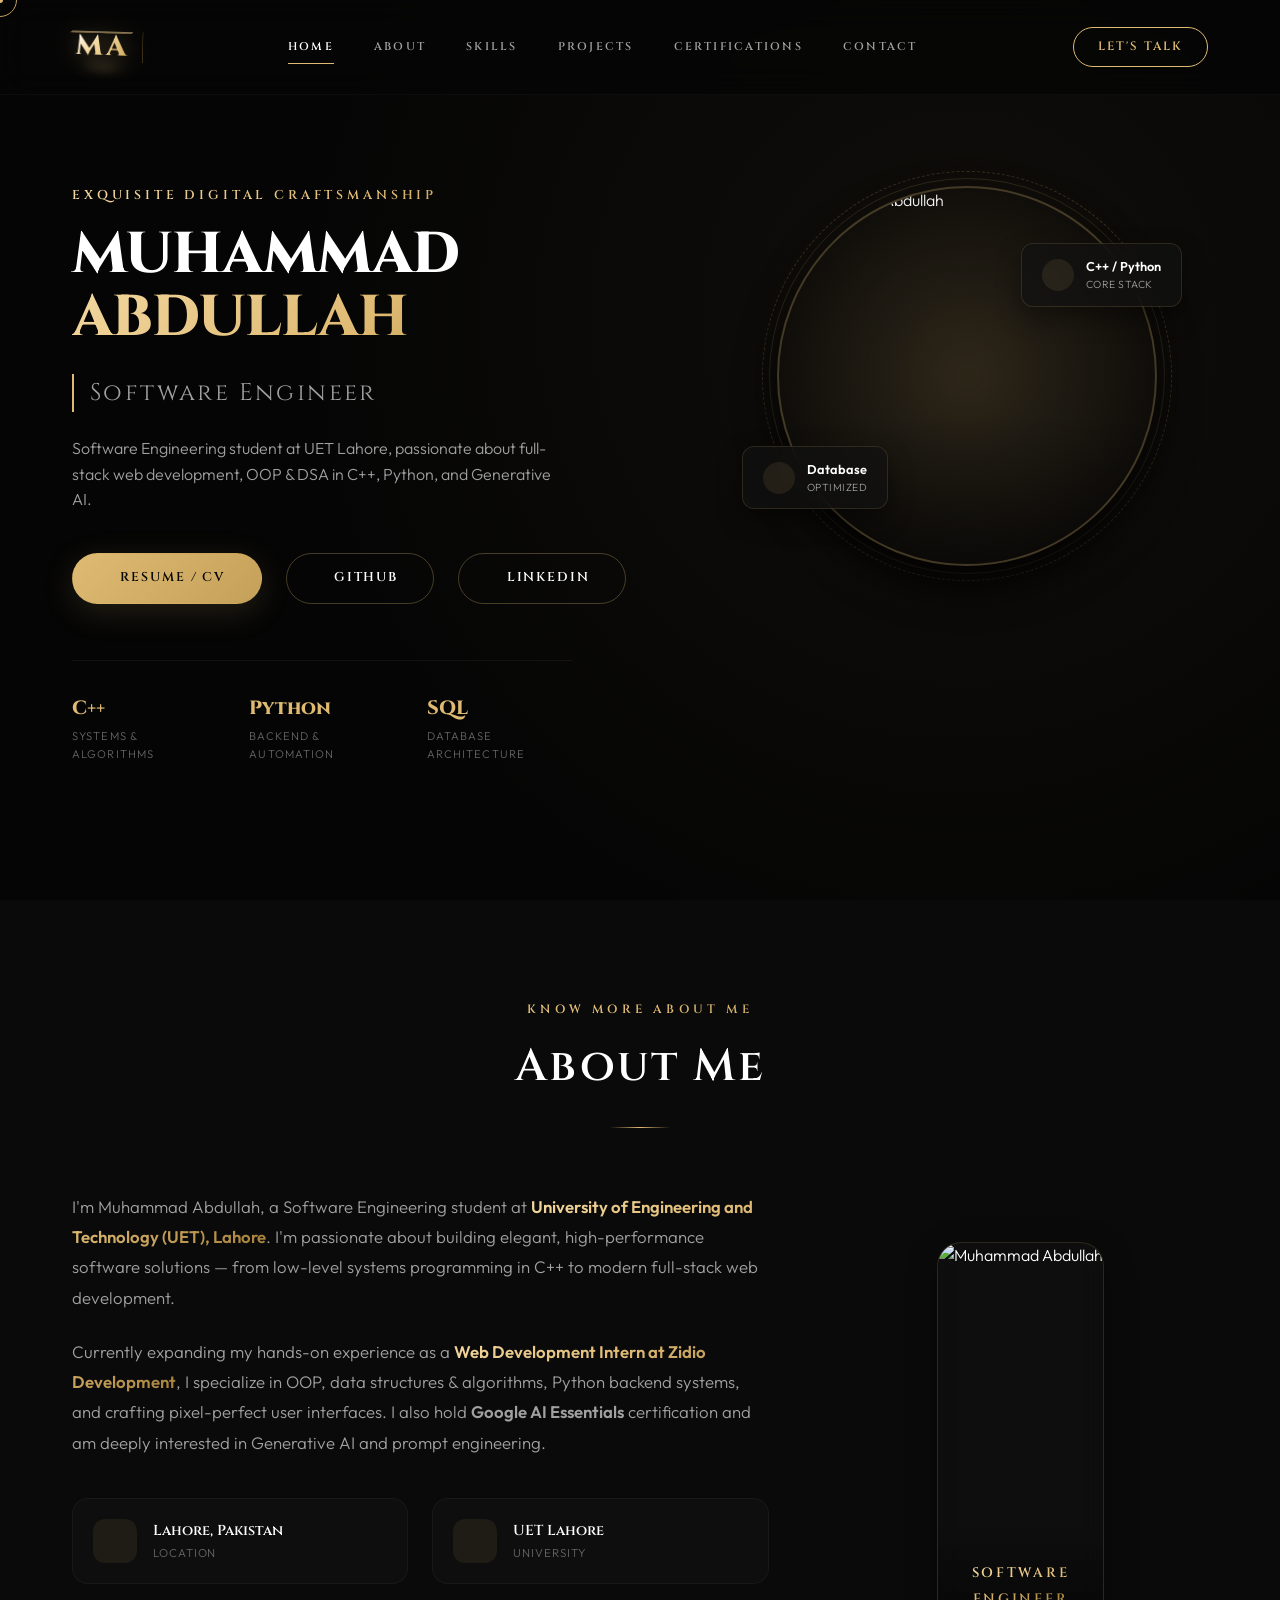
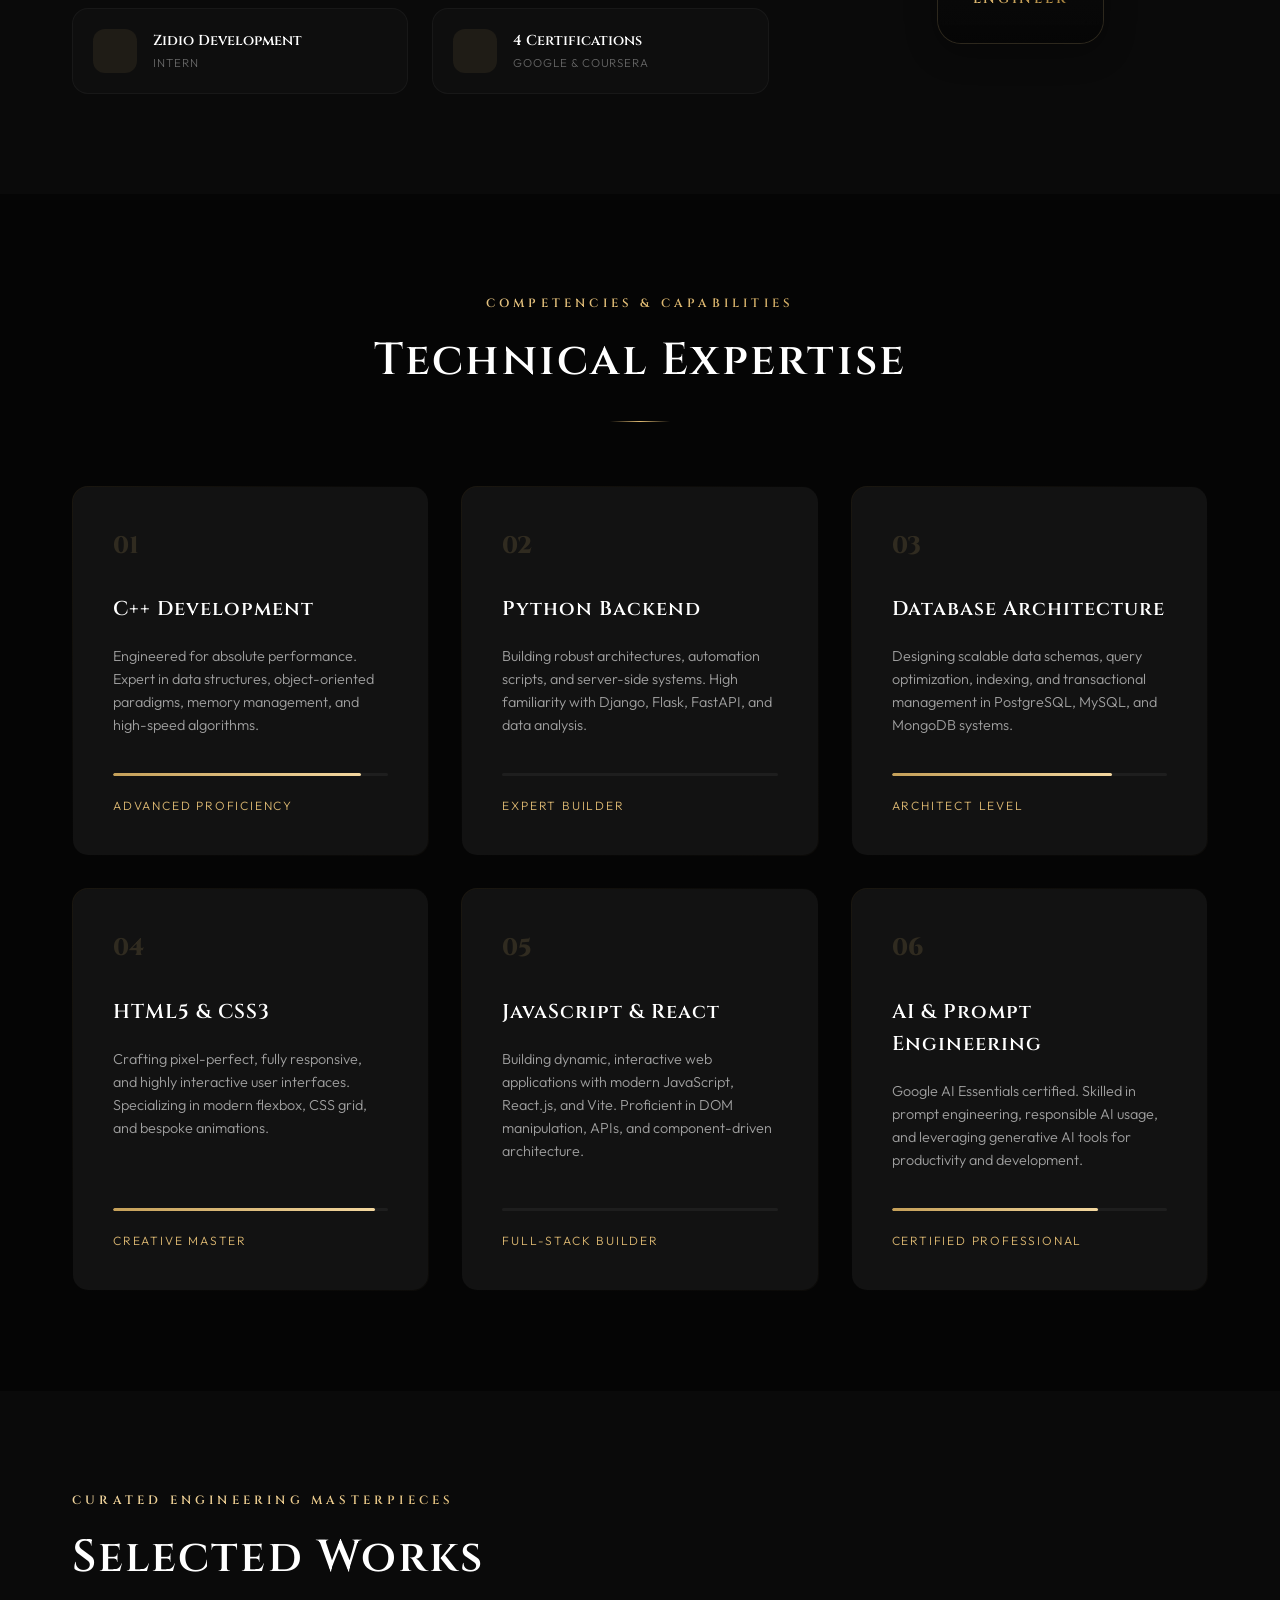
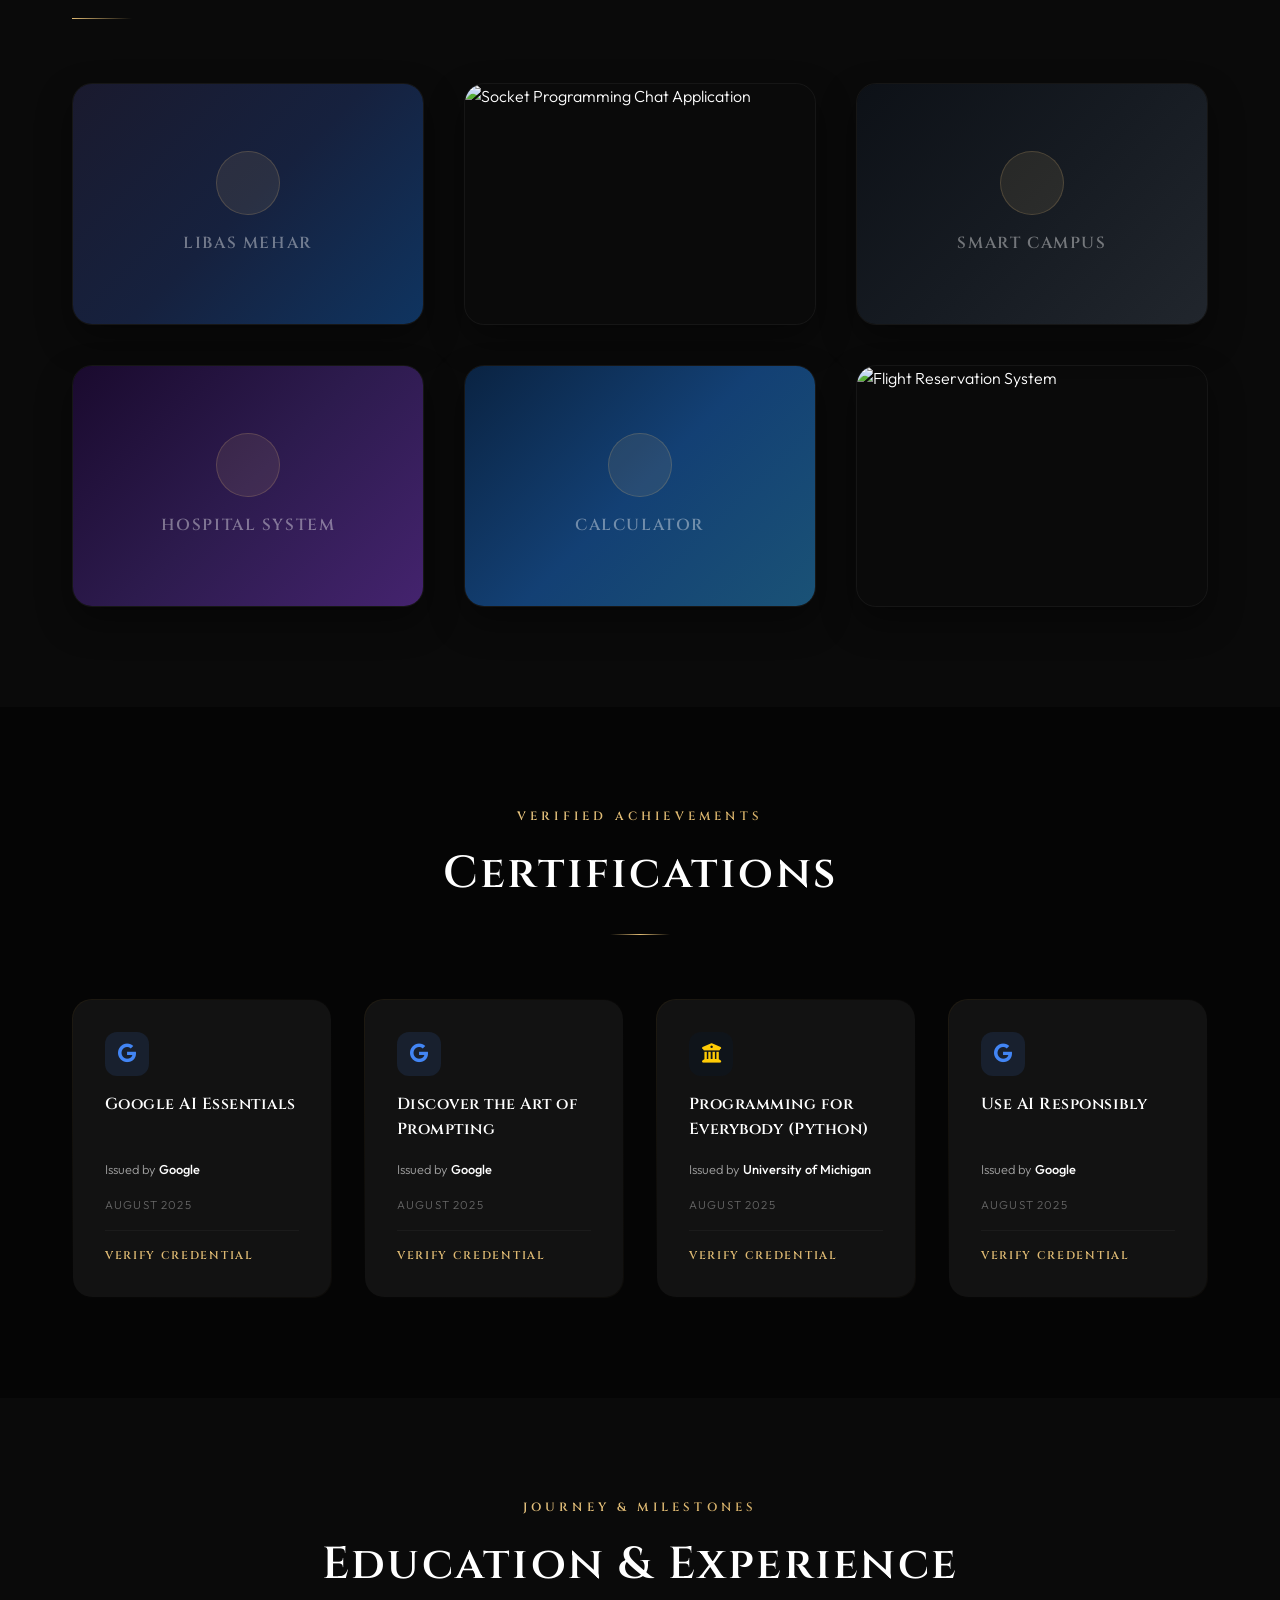
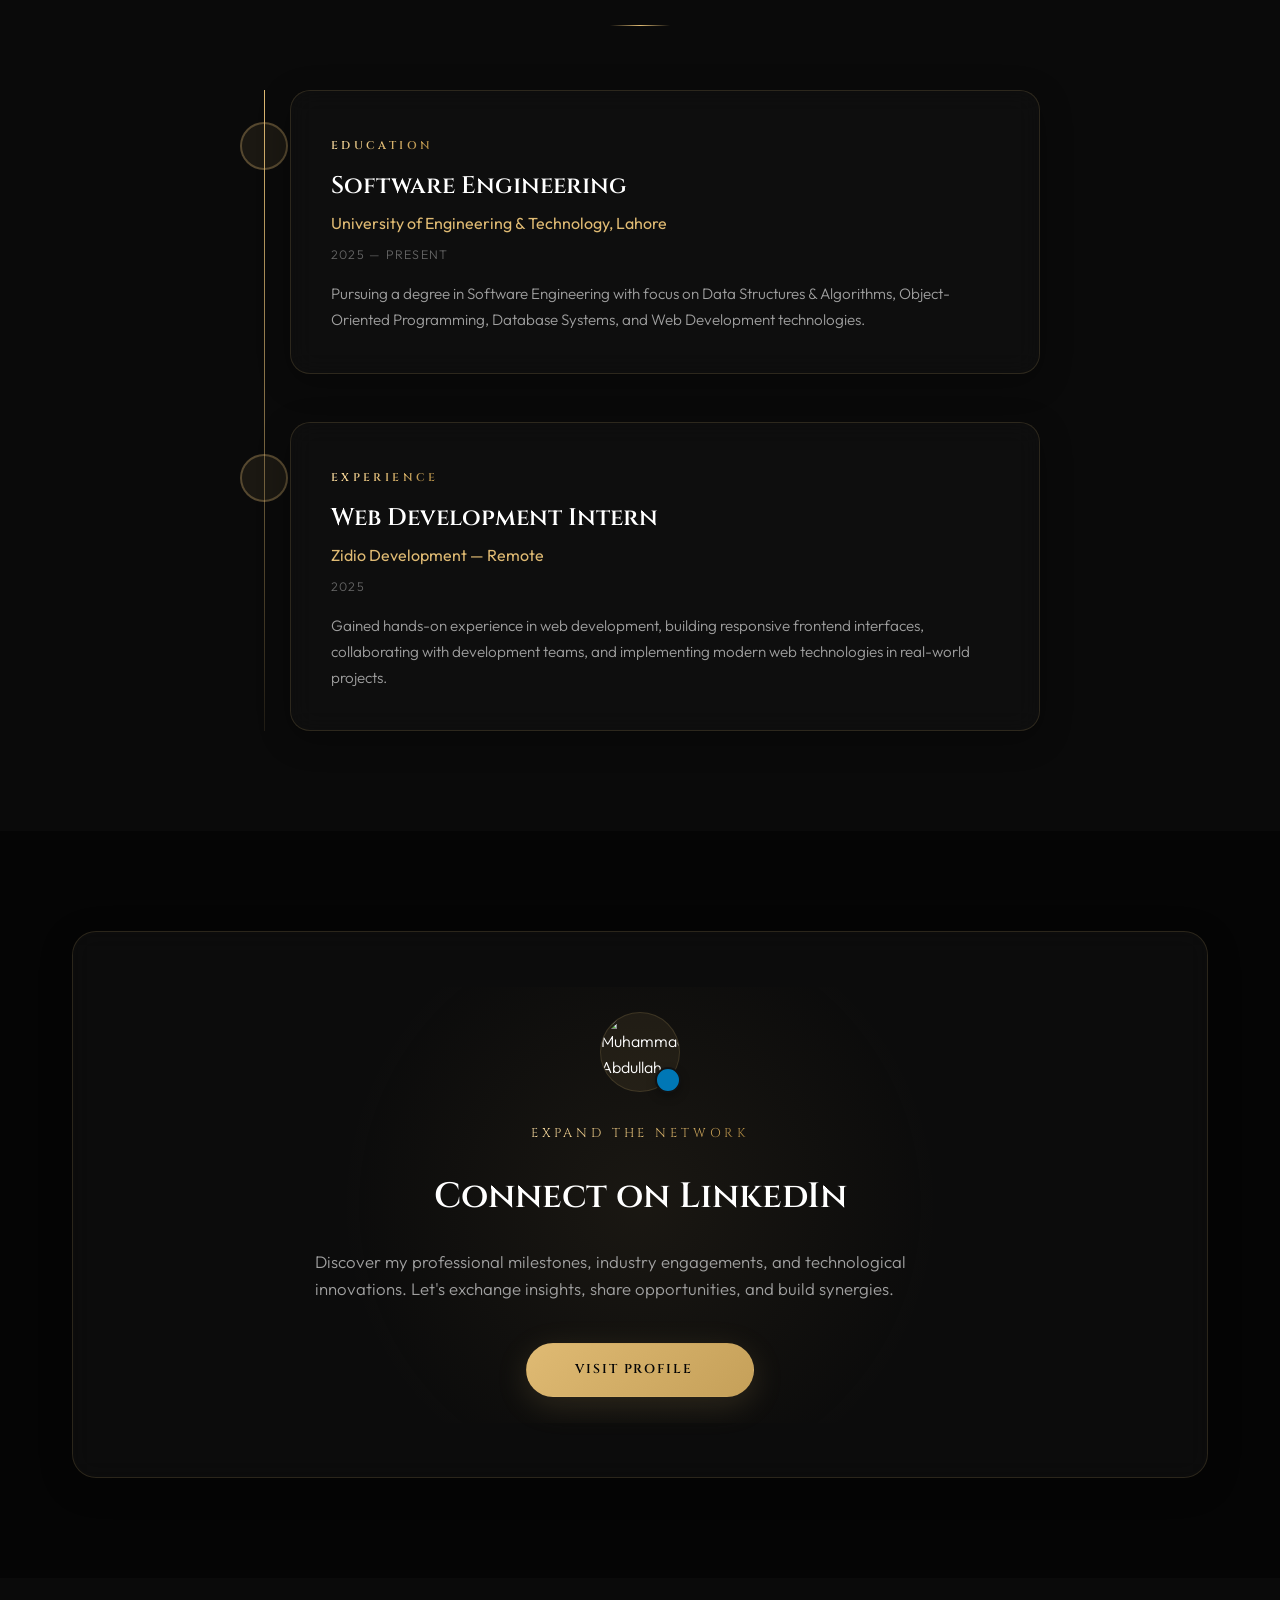
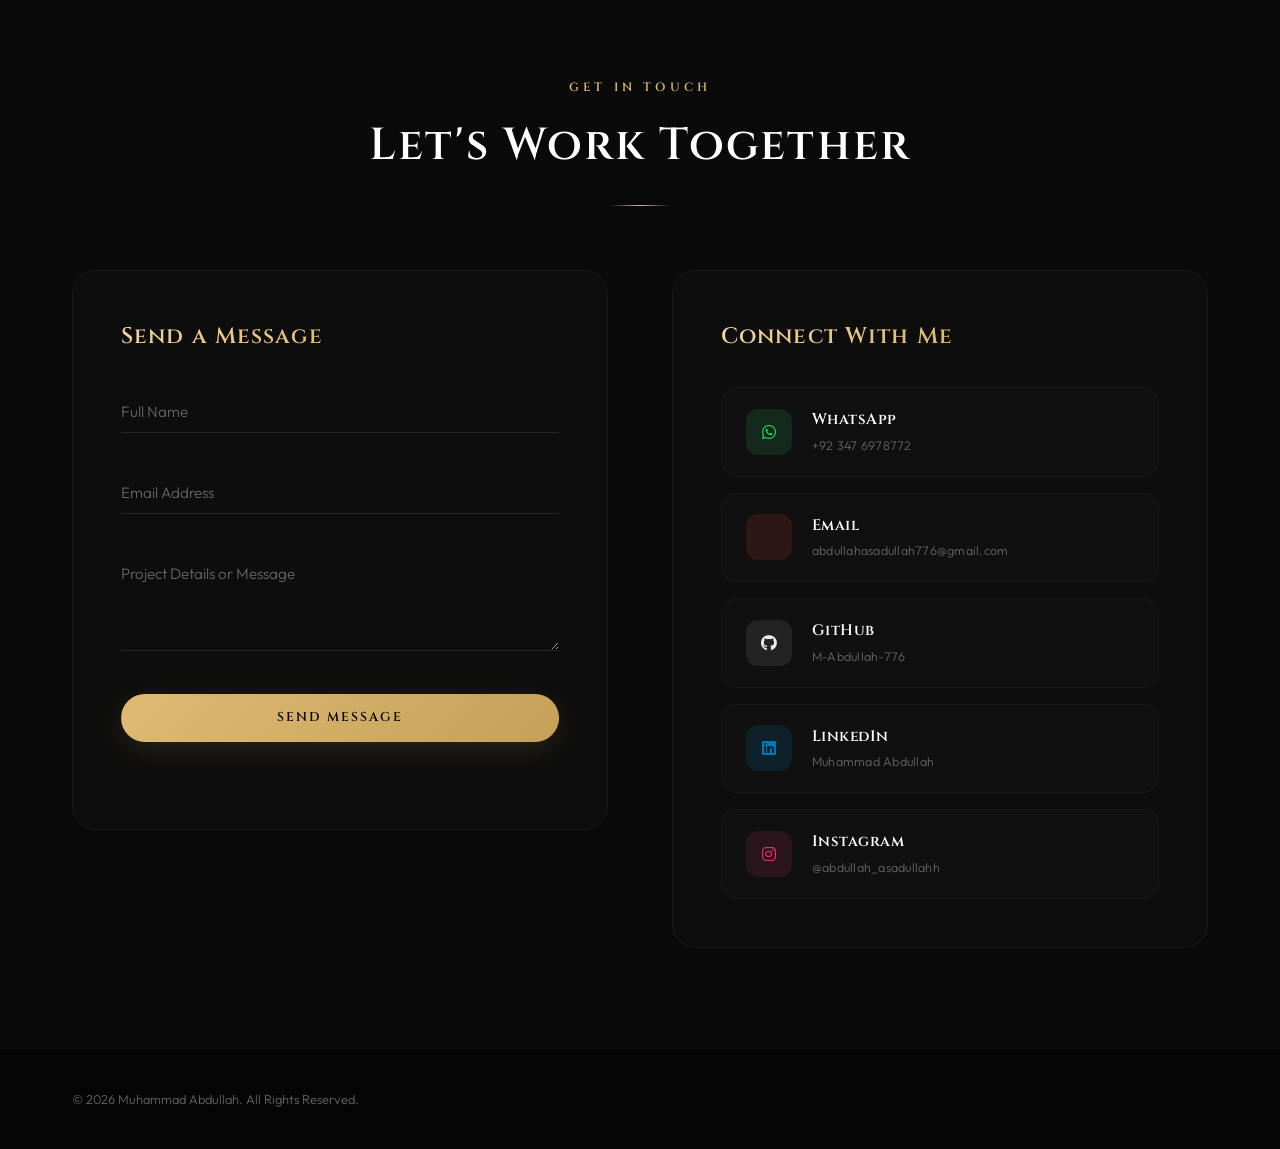
==== commit 451e6223: "feat: add 3D CSS logo for MA in navbar and preloader" ====
--- a/index.html
+++ b/index.html
@@ -36,7 +36,11 @@
     <!-- Preloader -->
     <div class="preloader" id="preloader">
         <div class="preloader-content">
-            <span class="logo-text">MA</span>
+            <div class="preloader-logo-3d">
+                <span class="preloader-logo-front"><span class="logo-m">M</span><span class="logo-a">A</span></span>
+                <span class="preloader-logo-top"></span>
+                <span class="preloader-logo-right"></span>
+            </div>
             <div class="preloader-bar">
                 <div class="preloader-progress" id="preloader-progress"></div>
             </div>
@@ -47,8 +51,21 @@
     <!-- Navigation Header -->
     <header class="header">
         <div class="nav-container">
-            <a href="#hero" class="logo">
-                <span class="logo-m">M</span><span class="logo-a">A</span>
+            <a href="#hero" class="logo logo-3d" id="nav-logo-3d" aria-label="MA - Muhammad Abdullah">
+                <div class="logo-3d-scene">
+                    <div class="logo-3d-cube">
+                        <!-- Front face -->
+                        <span class="logo-3d-face logo-3d-front">
+                            <span class="logo-m">M</span><span class="logo-a">A</span>
+                        </span>
+                        <!-- Top extrusion layer -->
+                        <span class="logo-3d-face logo-3d-top"></span>
+                        <!-- Right extrusion layer -->
+                        <span class="logo-3d-face logo-3d-right"></span>
+                        <!-- Bottom shadow -->
+                        <span class="logo-3d-shadow"></span>
+                    </div>
+                </div>
             </a>
             <nav class="nav-menu" id="nav-menu">
                 <a href="#hero" class="nav-link active">Home</a>
--- a/Style.css
+++ b/Style.css
@@ -332,12 +332,17 @@
     padding: 0 2rem;
 }
 
+/* ==========================================================================
+   3D LOGO
+   ========================================================================== */
 .logo {
     font-family: var(--font-luxury);
     font-size: 1.8rem;
     font-weight: 800;
     letter-spacing: 0.1em;
     display: flex;
+    align-items: center;
+    text-decoration: none;
 }
 
 .logo-m {
@@ -346,6 +351,185 @@
 
 .logo-a {
     color: var(--color-gold);
+}
+
+/* --- 3D Scene Container --- */
+.logo-3d {
+    display: inline-flex;
+    align-items: center;
+    cursor: pointer;
+}
+
+.logo-3d-scene {
+    perspective: 400px;
+    perspective-origin: 50% 50%;
+    display: inline-block;
+}
+
+.logo-3d-cube {
+    position: relative;
+    display: inline-block;
+    transform-style: preserve-3d;
+    transform: rotateX(-12deg) rotateY(-10deg);
+    transition: transform 0.6s cubic-bezier(0.23, 1, 0.32, 1);
+    animation: logo-3d-float 4s ease-in-out infinite;
+}
+
+.logo-3d:hover .logo-3d-cube {
+    transform: rotateX(-8deg) rotateY(-20deg) scale(1.08);
+    animation-play-state: paused;
+}
+
+/* --- Front Face (main text) --- */
+.logo-3d-face {
+    display: block;
+    font-family: var(--font-luxury);
+    font-size: 1.8rem;
+    font-weight: 800;
+    letter-spacing: 0.1em;
+    line-height: 1;
+    padding: 0.05em 0.1em;
+    white-space: nowrap;
+}
+
+.logo-3d-front {
+    position: relative;
+    z-index: 2;
+    background: linear-gradient(135deg,
+        #ffffff 0%,
+        #f3d79f 40%,
+        #dfba73 70%,
+        #c5a059 100%);
+    -webkit-background-clip: text;
+    -webkit-text-fill-color: transparent;
+    background-clip: text;
+    filter: drop-shadow(0 0 12px rgba(223, 186, 115, 0.5));
+}
+
+/* --- Top extrusion face --- */
+.logo-3d-top {
+    position: absolute;
+    top: 0;
+    left: 0;
+    right: 0;
+    height: 100%;
+    width: 100%;
+    display: block;
+    background: linear-gradient(to bottom,
+        rgba(243, 215, 159, 0.9) 0%,
+        rgba(197, 160, 89, 0.7) 100%);
+    -webkit-text-fill-color: transparent;
+    transform: rotateX(90deg) translateZ(-0.35em);
+    transform-origin: top center;
+    height: 0.4em;
+    top: -0.38em;
+    font-size: 1.8rem;
+    font-weight: 800;
+    letter-spacing: 0.1em;
+    opacity: 0.65;
+}
+
+/* --- Right extrusion face (side depth) --- */
+.logo-3d-right {
+    position: absolute;
+    top: 0;
+    right: 0;
+    height: 100%;
+    display: block;
+    width: 0.35em;
+    background: linear-gradient(to right,
+        rgba(165, 128, 58, 0.85) 0%,
+        rgba(100, 80, 30, 0.5) 100%);
+    transform: rotateY(-90deg) translateZ(0);
+    transform-origin: right center;
+    right: -0.33em;
+    opacity: 0.7;
+}
+
+/* --- Cast shadow --- */
+.logo-3d-shadow {
+    position: absolute;
+    bottom: -10px;
+    left: 5%;
+    width: 90%;
+    height: 10px;
+    background: radial-gradient(ellipse at center,
+        rgba(223, 186, 115, 0.35) 0%,
+        transparent 75%);
+    filter: blur(6px);
+    pointer-events: none;
+    transform: translateZ(-5px);
+}
+
+/* --- Floating animation --- */
+@keyframes logo-3d-float {
+    0%, 100% { transform: rotateX(-12deg) rotateY(-10deg) translateY(0); }
+    50%       { transform: rotateX(-12deg) rotateY(-6deg)  translateY(-3px); }
+}
+
+/* ==========================================================================
+   PRELOADER 3D LOGO
+   ========================================================================== */
+.preloader-logo-3d {
+    position: relative;
+    display: inline-block;
+    transform-style: preserve-3d;
+    perspective: 600px;
+    animation: preloader-3d-spin 3s ease-in-out infinite;
+}
+
+.preloader-logo-front {
+    display: block;
+    font-family: var(--font-luxury);
+    font-size: 3.5rem;
+    font-weight: 800;
+    letter-spacing: 0.2em;
+    background: linear-gradient(135deg,
+        #ffffff 0%,
+        #f3d79f 30%,
+        #dfba73 60%,
+        #c5a059 100%);
+    -webkit-background-clip: text;
+    -webkit-text-fill-color: transparent;
+    background-clip: text;
+    filter: drop-shadow(0 0 20px rgba(223, 186, 115, 0.6));
+    position: relative;
+    z-index: 2;
+}
+
+.preloader-logo-top {
+    position: absolute;
+    top: -0.4em;
+    left: 0;
+    right: 0;
+    height: 0.45em;
+    background: linear-gradient(to bottom,
+        rgba(243, 215, 159, 0.8),
+        rgba(197, 160, 89, 0.5));
+    transform: rotateX(90deg) translateZ(-0.5em);
+    transform-origin: top center;
+    opacity: 0.6;
+}
+
+.preloader-logo-right {
+    position: absolute;
+    top: 0;
+    right: -0.4em;
+    height: 100%;
+    width: 0.45em;
+    background: linear-gradient(to right,
+        rgba(165, 128, 58, 0.9),
+        rgba(80, 60, 20, 0.4));
+    transform: rotateY(-90deg);
+    transform-origin: right center;
+    opacity: 0.6;
+}
+
+@keyframes preloader-3d-spin {
+    0%   { transform: perspective(600px) rotateX(-5deg)  rotateY(-20deg); }
+    30%  { transform: perspective(600px) rotateX(-10deg) rotateY(5deg);   }
+    60%  { transform: perspective(600px) rotateX(-5deg)  rotateY(20deg);  }
+    100% { transform: perspective(600px) rotateX(-5deg)  rotateY(-20deg); }
 }
 
 .nav-menu {
